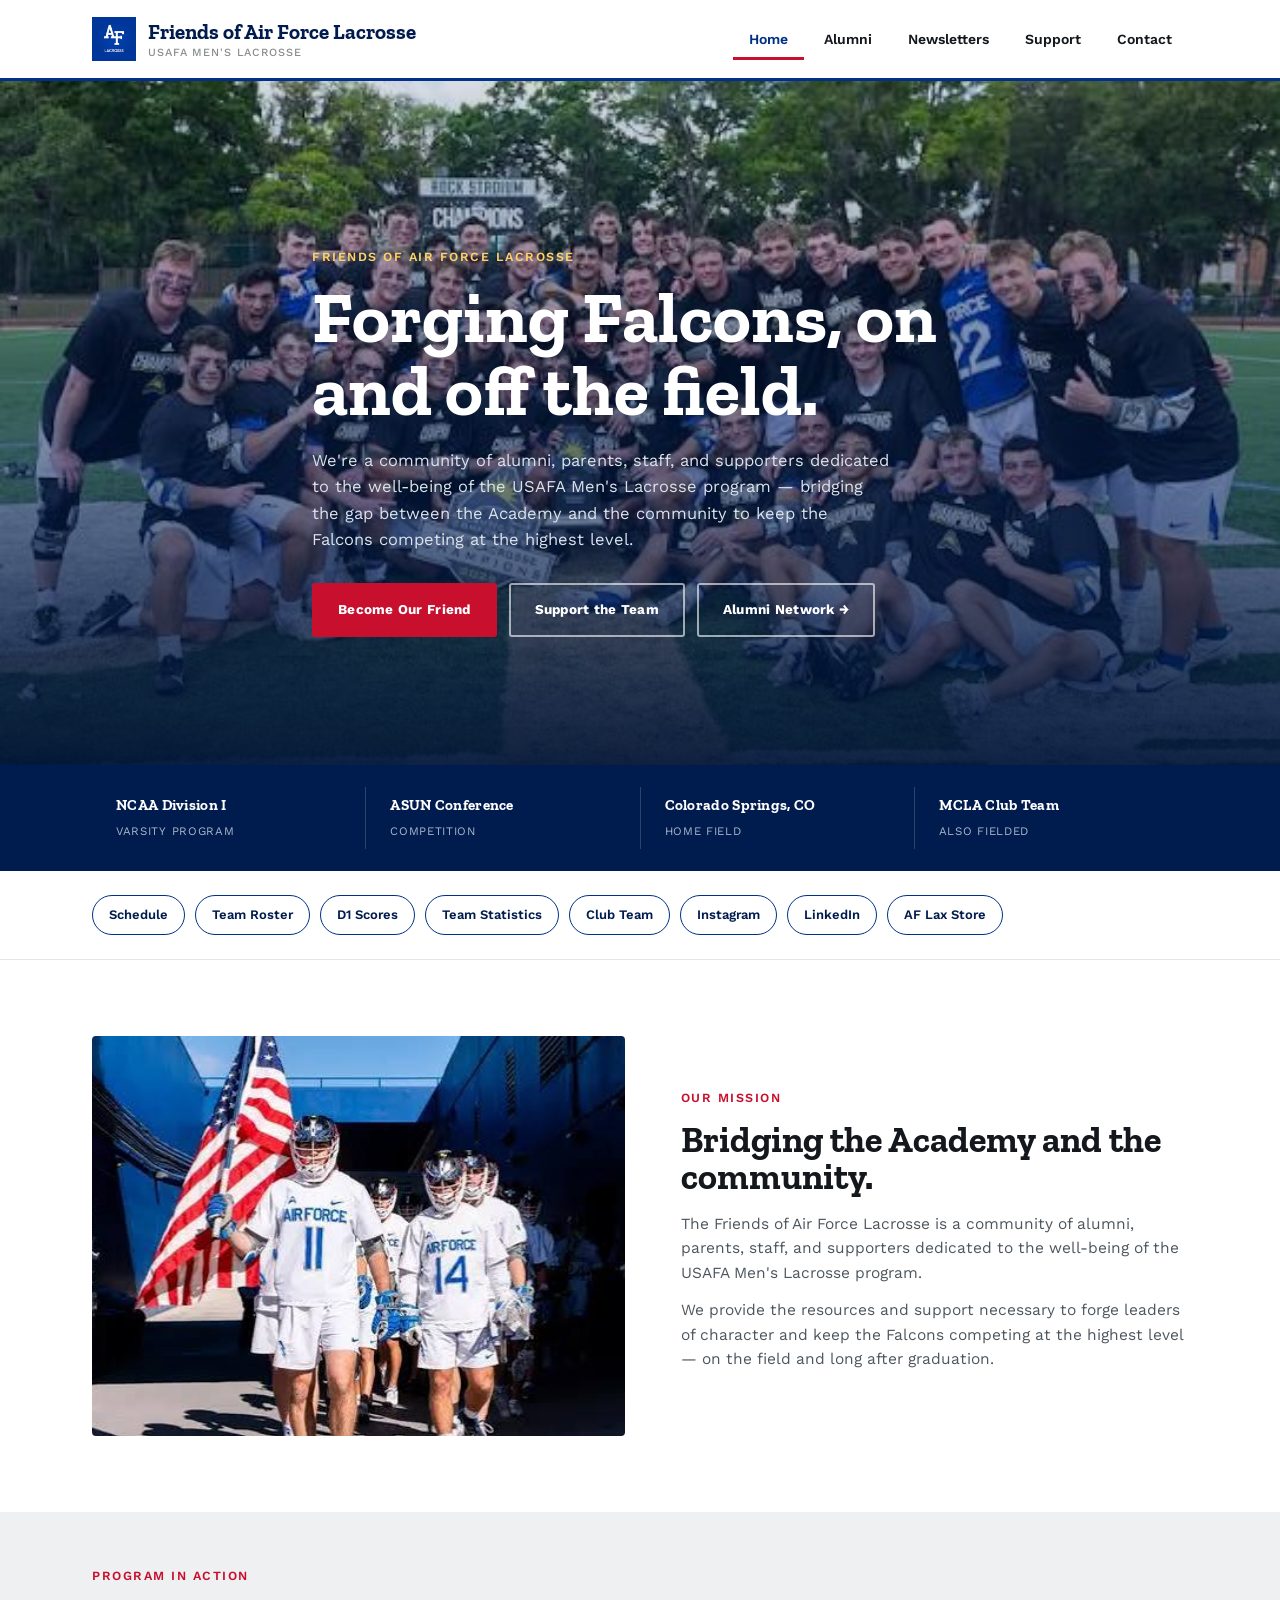
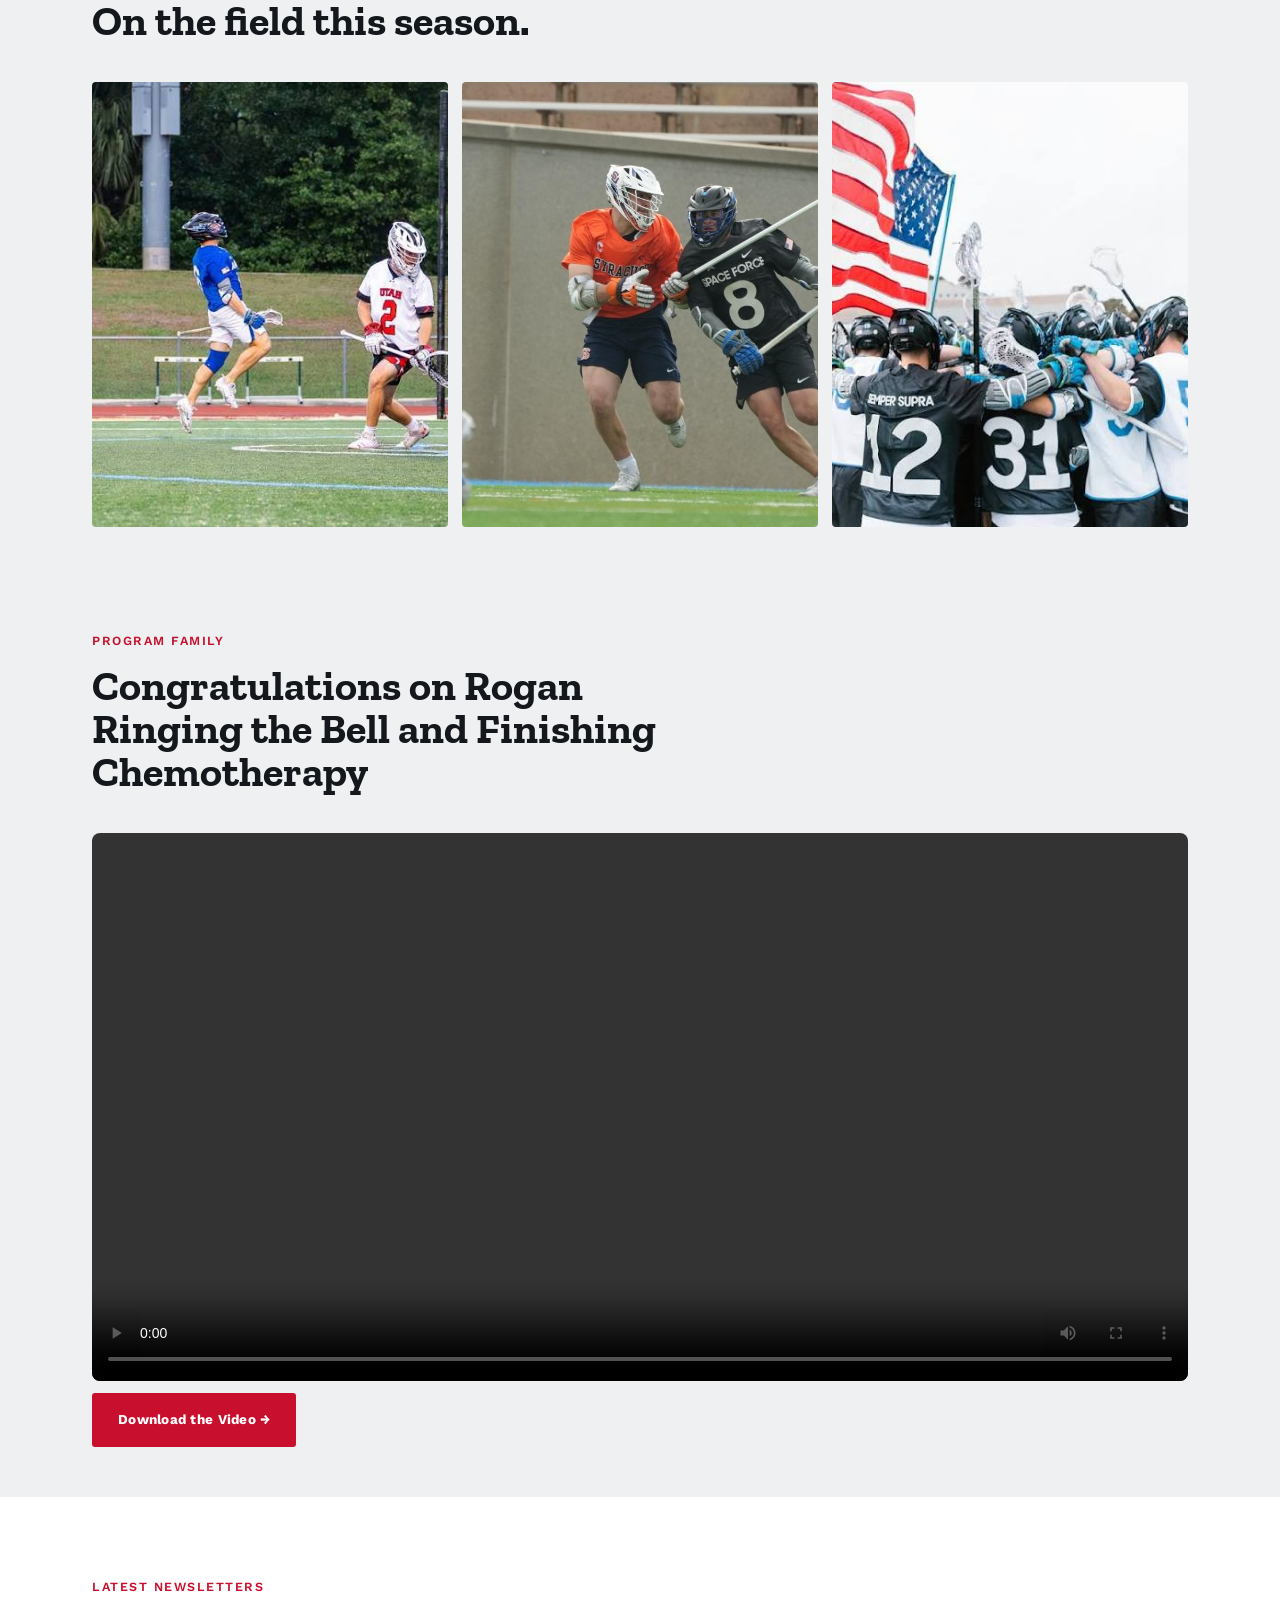
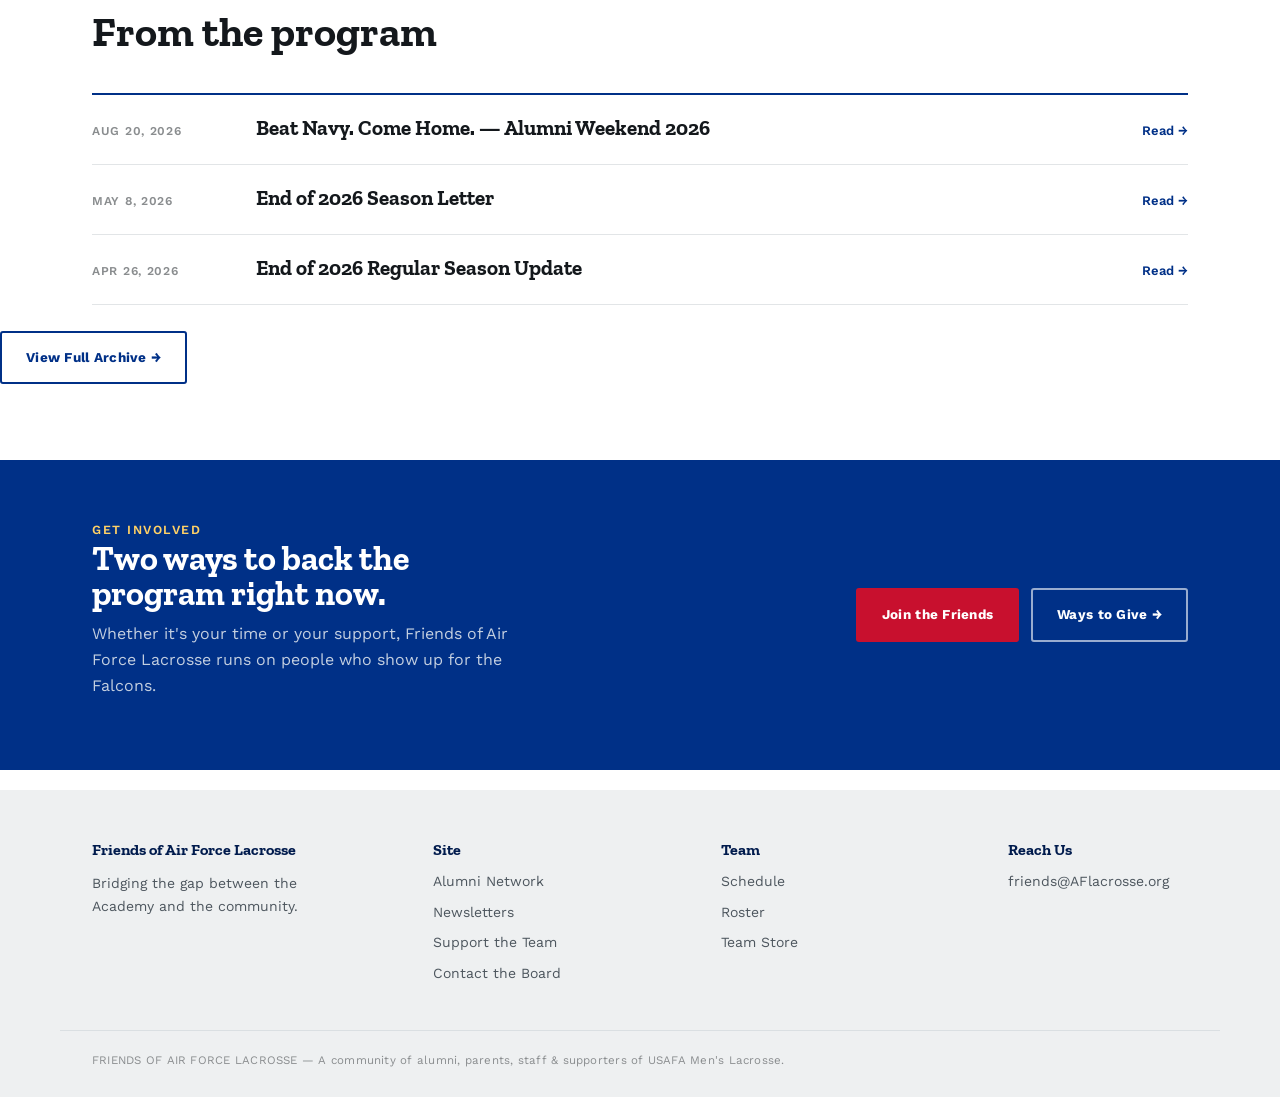
==== index.html @ c2a61c40 "Update index.html" ====
<!DOCTYPE html>
<html lang="en">
<head>
<meta charset="UTF-8">
<meta name="viewport" content="width=device-width, initial-scale=1.0">
<title>Friends of Air Force Lacrosse</title>
<meta name="description" content="The Friends of Air Force Lacrosse is a community of alumni, parents, staff, and supporters dedicated to the USAFA Men's Lacrosse program.">
<meta property="og:image" content="https://aflacrosse.org/images/logo.png">
<meta property="og:title" content="Friends of Air Force Lacrosse">
<meta property="og:description" content="Connecting Air Force Lacrosse alumni through mentorship, networking, and team support.">
<meta property="og:url" content="https://aflacrosse.org">
<link rel="icon" type="image/png" href="https://aflacrosse.org/images/logo.png">
<link rel="stylesheet" href="styles.css">
</head>
<body>

<header class="site-header">
  <div class="wrap">
    <a class="brand" href="index.html">
      <img src="images/logo.png" alt="" class="logo-mark" onerror="this.style.display='none'">
      <span class="brand-stack">Friends of Air Force Lacrosse<span>USAFA Men's Lacrosse</span></span>
    </a>
    <nav class="primary-nav">
      <ul>
        <li><a href="index.html" class="active">Home</a></li>
        <li><a href="alumni.html">Alumni</a></li>
        <li><a href="newsletters.html">Newsletters</a></li>
        <li><a href="support.html">Support</a></li>
        <li><a href="contact.html">Contact</a></li>
      </ul>
    </nav>
  </div>
</header>

<section class="hero photo-slot" style="background-image:url('images/hero-action.jpg')">
  <div class="wrap">
    <div class="eyebrow">Friends of Air Force Lacrosse</div>
    <h1>Forging Falcons, on and off the field.</h1>
    <p class="lede">We're a community of alumni, parents, staff, and supporters dedicated to the well-being of the USAFA Men's Lacrosse program &mdash; bridging the gap between the Academy and the community to keep the Falcons competing at the highest level.</p>
    <div class="cta-row">
      <a class="btn btn-red" href="https://docs.google.com/forms/d/e/1FAIpQLSfqk5oxL9khqqcgLs_s6Z6rFY_RVcTEDiwqAPutmDB-NyzFqg/viewform?usp=publish-editor" target="_blank" rel="noopener">Become Our Friend</a>
      <a class="btn btn-outline-white" href="https://goairforcefalcons.evenue.net/give/LX" target="_blank" rel="noopener">Support the Team</a>
      <a class="btn btn-outline-white" href="alumni.html">Alumni Network &rarr;</a>
    </div>
  </div>
</section>

<div class="fact-strip">
  <div class="wrap">
    <div class="fact"><b>NCAA Division I</b><span>Varsity Program</span></div>
    <div class="fact"><b>ASUN Conference</b><span>Competition</span></div>
    <div class="fact"><b>Colorado Springs, CO</b><span>Home Field</span></div>
    <div class="fact"><b>MCLA Club Team</b><span>Also Fielded</span></div>
  </div>
</div>

<div class="quicklinks">
  <div class="wrap">
    <a class="chip" href="https://goairforcefalcons.com/sports/mens-lacrosse/schedule" target="_blank" rel="noopener">Schedule</a>
    <a class="chip" href="https://goairforcefalcons.com/sports/mens-lacrosse/roster" target="_blank" rel="noopener">Team Roster</a>
    <a class="chip" href="https://www.insidelacrosse.com/ncaa/m/1/2026/scores?autoload=1" target="_blank" rel="noopener">D1 Scores</a>
    <a class="chip" href="https://www.insidelacrosse.com/ncaa/team/Air%20Force/255b771c-e18d-42e3-90f5-fdf420099e22/2026/stats" target="_blank" rel="noopener">Team Statistics</a>
    <a class="chip" href="https://mcla.us/teams/air-force-academy/2026/roster" target="_blank" rel="noopener">Club Team</a>
    <a class="chip" href="https://www.instagram.com/af_lax/" target="_blank" rel="noopener">Instagram</a>
    <a class="chip" href="https://www.linkedin.com/school/us-air-force-academy/" target="_blank" rel="noopener">LinkedIn</a>
    <a class="chip" href="https://bsnteamsports.com/shop/UnHAkoJujR" target="_blank" rel="noopener">AF Lax Store</a>
  </div>
</div>

<section>
  <div class="wrap">
    <div class="split">
      <div class="split-photo photo-slot" style="background-image:url('images/mission-photo.jpg')">
      </div>
      <div class="split-text">
        <span class="eyebrow">Our Mission</span>
        <h2>Bridging the Academy and the community.</h2>
        <p>The Friends of Air Force Lacrosse is a community of alumni, parents, staff, and supporters dedicated to the well-being of the USAFA Men's Lacrosse program.</p>
        <p>We provide the resources and support necessary to forge leaders of character and keep the Falcons competing at the highest level &mdash; on the field and long after graduation.</p>
      </div>
    </div>
  </div>
</section>

<section class="bg-tint tight">
  <div class="wrap">
    <div class="section-head">
      <span class="eyebrow">Program in Action</span>
      <h2>On the field this season.</h2>
    </div>
    <div class="photo-grid">
      <div class="photo-slot" style="background-image:url('images/on-field-1.jpg')"></div>
      <div class="photo-slot" style="background-image:url('images/on-field-2.jpg')"></div>
      <div class="photo-slot" style="background-image:url('images/on-field-3.jpg')"></div>
    </div>
  </div>
</section>

<section class="bg-tint tight">
  <div class="wrap">
    <div class="section-head">
      <span class="eyebrow">Program Family</span>
      <h2><span class="badge">Congratulations</span> on Rogan Ringing the Bell and Finishing Chemotherapy</h2>
    </div>
    <video controls width="100%" style="border-radius:8px; display:block; margin-bottom:12px;">
      <source src="images/rogan-bell.mp4" type="video/mp4">
    </video>
    <a class="btn btn-red" href="images/rogan-bell.mp4" download>Download the Video &rarr;</a>
  </div>
</section>

<section>
  <div class="wrap">
    <div class="section-head">
      <span class="eyebrow">Latest Newsletters</span>
      <h2>From the program</h2>
    </div>
<div class="news-list">
  <a class="news-row" href="images/beat-navy-2026.jpg" target="_blank" rel="noopener">
    <span class="date">Aug 20, 2026</span>
    <h3>Beat Navy. Come Home. — Alumni Weekend 2026</h3>
    <span class="read">Read &rarr;</span>
  </a>
  <a class="news-row" href="https://drive.google.com/file/d/1IxhpGmSDKoy17XqAyluFEShGjcj-qN9X/view?usp=drive_link" target="_blank" rel="noopener">
    <span class="date">May 8, 2026</span>
    <h3>End of 2026 Season Letter</h3>
    <span class="read">Read &rarr;</span>
  </a>
  <a class="news-row" href="https://drive.google.com/file/d/1NH4AgSZ6okKhoS6UtkjfUMsitQqQKSIX/view" target="_blank" rel="noopener">
    <span class="date">Apr 26, 2026</span>
    <h3>End of 2026 Regular Season Update</h3>
    <span class="read">Read &rarr;</span>
  </a>
</div>
    </div>
    <div style="margin-top:26px;">
      <a class="btn btn-outline-blue" href="newsletters.html">View Full Archive &rarr;</a>
    </div>
  </div>
</section>

<div class="callout-band">
  <div class="wrap">
    <div>
      <span class="eyebrow" style="color:#ffd166;">Get Involved</span>
      <h2>Two ways to back the program right now.</h2>
      <p>Whether it's your time or your support, Friends of Air Force Lacrosse runs on people who show up for the Falcons.</p>
    </div>
    <div class="cta-row">
      <a class="btn btn-red" href="https://docs.google.com/forms/d/e/1FAIpQLSfqk5oxL9khqqcgLs_s6Z6rFY_RVcTEDiwqAPutmDB-NyzFqg/viewform?usp=publish-editor" target="_blank" rel="noopener">Join the Friends</a>
      <a class="btn btn-outline-white" href="support.html">Ways to Give &rarr;</a>
    </div>
  </div>
</div>

<footer>
  <div class="wrap">
    <div class="col">
      <h3>Friends of Air Force Lacrosse</h3>
      <p style="font-size:14px; color:var(--ink-soft); max-width:26ch;">Bridging the gap between the Academy and the community.</p>
    </div>
    <div class="col">
      <h3>Site</h3>
      <a href="alumni.html">Alumni Network</a>
      <a href="newsletters.html">Newsletters</a>
      <a href="support.html">Support the Team</a>
      <a href="contact.html">Contact the Board</a>
    </div>
    <div class="col">
      <h3>Team</h3>
      <a href="https://goairforcefalcons.com/sports/mens-lacrosse/schedule" target="_blank" rel="noopener">Schedule</a>
      <a href="https://goairforcefalcons.com/sports/mens-lacrosse/roster" target="_blank" rel="noopener">Roster</a>
      <a href="https://bsnteamsports.com/shop/UnHAkoJujR" target="_blank" rel="noopener">Team Store</a>
    </div>
    <div class="col">
      <h3>Reach Us</h3>
      <a href="mailto:friends@AFlacrosse.org">friends@AFlacrosse.org</a>
    </div>
  </div>
  <div class="wrap foot-legal">FRIENDS OF AIR FORCE LACROSSE &mdash; A community of alumni, parents, staff &amp; supporters of USAFA Men's Lacrosse.</div>
</footer>

</body>
</html>
---- styles.css ----
/* ============================================================
   FRIENDS OF AIR FORCE LACROSSE — v2
   Real Falcons brand colors: Blue #003087 / Silver #8A8D8F
   Direction: photo-led editorial, heritage sports-program feel.
   Signature: full-bleed photography + bold slab-serif overlay,
   in place of the previous illustrated instrument-panel look.
   ============================================================ */

@import url('https://fonts.googleapis.com/css2?family=Zilla+Slab:wght@500;700;900&family=Work+Sans:wght@400;500;600;700&display=swap');

:root {
  --blue: #003087;
  --blue-deep: #001b4d;
  --silver: #8a8d8f;
  --silver-light: #eef0f1;
  --paper: #ffffff;
  --red: #c8102e;
  --ink: #14181c;
  --ink-soft: #4d565e;

  --display: 'Zilla Slab', serif;
  --body: 'Work Sans', sans-serif;

  --max: 1160px;
}

* { box-sizing: border-box; }
html { scroll-behavior: smooth; }
body {
  margin: 0;
  font-family: var(--body);
  color: var(--ink);
  background: var(--paper);
  line-height: 1.6;
}
a { color: inherit; text-decoration: none; }
img { max-width: 100%; display: block; }
.wrap { max-width: var(--max); margin: 0 auto; padding: 0 32px; }

h1, h2, h3 {
  font-family: var(--display);
  font-weight: 900;
  line-height: 1.02;
  margin: 0;
}

.eyebrow {
  font-family: var(--body);
  font-weight: 600;
  font-size: 12.5px;
  letter-spacing: 0.12em;
  text-transform: uppercase;
  color: var(--red);
}

/* ---------- photo slots ---------- */
/* Set the real photo like:
   <div class="photo-slot" style="background-image:url('images/hero-action.jpg')"> ... </div>
   The diagonal stripe fallback only shows until a real photo is added. */
.photo-slot {
  position: relative;
  background-repeat: no-repeat;
  background-size: cover;
  background-position: center;
  background-color: var(--silver-light);
  background-image: repeating-linear-gradient(135deg, #e4e7e9, #e4e7e9 14px, #eef0f1 14px, #eef0f1 28px);
}
.slot-tag {
  position: absolute;
  left: 14px;
  bottom: 14px;
  background: rgba(0,27,77,0.78);
  color: #fff;
  font-size: 11px;
  font-weight: 500;
  letter-spacing: 0.03em;
  padding: 5px 10px;
  border-radius: 3px;
  pointer-events: none;
}

/* ---------- header ---------- */
.site-header {
  background: var(--paper);
  border-bottom: 3px solid var(--blue);
  position: sticky;
  top: 0;
  z-index: 40;
}
.site-header .wrap {
  display: flex;
  align-items: center;
  justify-content: space-between;
  height: 78px;
}
.brand {
  display: flex;
  align-items: center;
  gap: 12px;
  color: var(--blue-deep);
}
.logo-mark { height: 44px; width: auto; display: block; }
.brand-stack {
  font-family: var(--display);
  font-weight: 900;
  font-size: 21px;
  display: flex;
  flex-direction: column;
  line-height: 1;
}
.brand-stack span {
  font-family: var(--body);
  font-weight: 500;
  font-size: 11px;
  color: var(--silver);
  letter-spacing: 0.08em;
  text-transform: uppercase;
  margin-top: 5px;
}
nav.primary-nav ul {
  list-style: none;
  display: flex;
  gap: 4px;
  margin: 0;
  padding: 0;
}
nav.primary-nav a {
  font-family: var(--body);
  font-weight: 600;
  font-size: 14px;
  color: var(--ink);
  padding: 10px 16px;
  border-bottom: 3px solid transparent;
  transition: color .15s ease, border-color .15s ease;
}
nav.primary-nav a:hover,
nav.primary-nav a.active {
  color: var(--blue);
  border-color: var(--red);
}
@media (max-width: 760px) {
  nav.primary-nav a { padding: 8px 9px; font-size: 12.5px; }
}
@media (max-width: 620px) {
  .site-header .wrap { flex-wrap: wrap; height: auto; padding: 16px 22px; gap: 10px; }
  nav.primary-nav ul { flex-wrap: wrap; }
}

/* ---------- hero (full-bleed photo poster) ---------- */
.hero {
  position: relative;
  min-height: 560px;
  display: flex;
  align-items: flex-end;
  color: #fff;
}
.hero::after {
  content: "";
  position: absolute; inset: 0;
  background: linear-gradient(180deg, rgba(0,27,77,0.15) 0%, rgba(0,27,77,0.55) 60%, rgba(0,20,55,0.92) 100%);
}
.hero .wrap { position: relative; z-index: 2; padding-bottom: 52px; padding-top: 90px; }
.hero .eyebrow { color: #ffd166; }
.hero h1 {
  font-size: clamp(38px, 6.2vw, 72px);
  max-width: 16ch;
  color: #fff;
  margin-top: 14px;
}
.hero .lede {
  font-family: var(--body);
  font-weight: 400;
  font-size: 16.5px;
  color: #dbe2ea;
  max-width: 58ch;
  margin: 20px 0 30px;
}
.hero.short { min-height: 380px; }

.cta-row { display: flex; flex-wrap: wrap; gap: 12px; }
.btn {
  font-family: var(--body);
  font-weight: 700;
  font-size: 13.5px;
  letter-spacing: 0.02em;
  padding: 14px 24px;
  border-radius: 3px;
  display: inline-flex;
  align-items: center;
  gap: 8px;
  border: 2px solid transparent;
  transition: transform .15s ease, background .15s ease, border-color .15s ease, color .15s ease;
}
.btn:hover { transform: translateY(-1px); }
.btn-red { background: var(--red); color: #fff; }
.btn-red:hover { background: #a80c24; }
.btn-outline-white { border-color: rgba(255,255,255,0.6); color: #fff; }
.btn-outline-white:hover { border-color: #fff; background: rgba(255,255,255,0.1); }
.btn-blue { background: var(--blue); color: #fff; }
.btn-blue:hover { background: var(--blue-deep); }
.btn-outline-blue { border-color: var(--blue); color: var(--blue); }
.btn-outline-blue:hover { background: var(--blue); color: #fff; }

/* ---------- fact strip ---------- */
.fact-strip { background: var(--blue-deep); color: #fff; }
.fact-strip .wrap {
  display: flex;
  flex-wrap: wrap;
  gap: 0;
  padding: 22px 32px;
}
.fact { flex: 1; min-width: 160px; padding: 6px 24px; border-left: 1px solid rgba(255,255,255,0.18); }
.fact:first-child { border-left: none; }
.fact b {
  display: block;
  font-family: var(--display);
  font-weight: 700;
  font-size: 15px;
  letter-spacing: 0.02em;
}
.fact span {
  font-size: 11.5px;
  color: #a9b6cc;
  letter-spacing: 0.06em;
  text-transform: uppercase;
}
@media (max-width: 700px) { .fact { border-left: none; flex: 1 1 45%; } }

/* ---------- sections ---------- */
section { padding: 76px 0; }
section.tight { padding: 50px 0; }
.section-head { margin-bottom: 40px; max-width: 62ch; }
.section-head h2 { font-size: clamp(28px, 4vw, 42px); margin-top: 12px; }
.section-head p { color: var(--ink-soft); margin-top: 14px; font-size: 15.5px; }
.bg-tint { background: var(--silver-light); }

/* ---------- editorial split (photo + text) ---------- */
.split {
  display: grid;
  grid-template-columns: 1.05fr 1fr;
  gap: 56px;
  align-items: center;
}
.split.reverse { grid-template-columns: 1fr 1.05fr; }
.split.reverse .split-photo { order: 2; }
.split-photo { aspect-ratio: 4/3; border-radius: 4px; overflow: hidden; }
.split-text .eyebrow { margin-bottom: 14px; display:block; }
.split-text h2 { font-size: clamp(26px, 3.4vw, 36px); margin-bottom: 16px; }
.split-text p { color: var(--ink-soft); font-size: 15.5px; margin: 0 0 12px; }
@media (max-width: 820px) {
  .split, .split.reverse { grid-template-columns: 1fr; }
  .split.reverse .split-photo { order: 0; }
}

/* ---------- photo grid ---------- */
.photo-grid { display: grid; grid-template-columns: repeat(3, 1fr); gap: 14px; }
.photo-grid .photo-slot { aspect-ratio: 4/5; border-radius: 4px; }
@media (max-width: 760px) { .photo-grid { grid-template-columns: 1fr 1fr; } }

/* ---------- newsletters (masthead list, not cards) ---------- */
.news-list { border-top: 2px solid var(--blue); }
.news-row {
  display: flex;
  align-items: baseline;
  gap: 24px;
  padding: 22px 0;
  border-bottom: 1px solid #e2e5e7;
  transition: background .15s ease;
}
.news-row:hover { background: var(--silver-light); }
.news-row .date {
  font-family: var(--body);
  font-weight: 600;
  font-size: 12px;
  letter-spacing: 0.06em;
  text-transform: uppercase;
  color: var(--silver);
  width: 140px;
  flex-shrink: 0;
}
.news-row h3 {
  font-family: var(--display);
  font-weight: 700;
  font-size: 21px;
  flex: 1;
}
.news-row .badge {
  font-family: var(--body);
  font-weight: 700;
  font-size: 10.5px;
  letter-spacing: 0.08em;
  background: var(--red);
  color: #fff;
  padding: 3px 8px;
  border-radius: 3px;
  margin-right: 10px;
}
.news-row .read {
  font-family: var(--body);
  font-weight: 600;
  font-size: 13px;
  color: var(--blue);
  flex-shrink: 0;
}
@media (max-width: 620px) {
  .news-row { flex-wrap: wrap; }
  .news-row .date { width: auto; }
}

/* ---------- cards ---------- */
.grid-3 { display: grid; grid-template-columns: repeat(3, 1fr); gap: 20px; }
.grid-2 { display: grid; grid-template-columns: 1fr 1fr; gap: 20px; }
@media (max-width: 820px) { .grid-3, .grid-2 { grid-template-columns: 1fr; } }
.card {
  background: #fff;
  border: 1px solid #e2e5e7;
  border-radius: 4px;
  padding: 28px;
}
.card .num {
  font-family: var(--display);
  font-weight: 900;
  font-size: 26px;
  color: var(--silver);
}
.card h3 {
  font-family: var(--body);
  font-weight: 700;
  font-size: 18px;
  margin: 10px 0 8px;
}
.card p { color: var(--ink-soft); font-size: 15px; margin: 0; }

.era-card {
  background: var(--blue-deep);
  color: #fff;
  border-radius: 4px;
  padding: 26px 24px;
}
.era-card .years { font-family: var(--display); font-weight: 900; font-size: 26px; }
.era-card p { color: #b9c5d8; font-size: 14px; margin: 8px 0 0; }

/* ---------- quicklinks ---------- */
.quicklinks .wrap { display: flex; flex-wrap: wrap; gap: 10px; padding: 24px 32px; }
.quicklinks { border-bottom: 1px solid #e2e5e7; }
.chip {
  font-family: var(--body);
  font-weight: 600;
  font-size: 13px;
  color: var(--blue-deep);
  padding: 9px 16px;
  border: 1.5px solid var(--blue);
  border-radius: 999px;
  transition: background .15s ease, color .15s ease;
}
.chip:hover { background: var(--blue); color: #fff; }

/* ---------- callout band ---------- */
.callout-band { background: var(--blue); color: #fff; }
.callout-band .wrap {
  padding: 56px 32px;
  display: flex;
  align-items: center;
  justify-content: space-between;
  gap: 30px;
  flex-wrap: wrap;
}
.callout-band h2 { font-size: clamp(24px, 3.4vw, 34px); max-width: 20ch; }
.callout-band p { color: #c3cfe0; margin-top: 10px; max-width: 44ch; }

/* ---------- footer ---------- */
footer { background: var(--silver-light); padding: 52px 0 28px; margin-top: 20px; }
footer .wrap { display: flex; justify-content: space-between; flex-wrap: wrap; gap: 30px; }
footer h3 {
  font-family: var(--display);
  font-weight: 700;
  color: var(--blue-deep);
  font-size: 16px;
  margin-bottom: 12px;
}
footer .col { min-width: 180px; }
footer a { color: var(--ink-soft); font-size: 14px; display: block; margin-bottom: 8px; }
footer a:hover { color: var(--red); }
.foot-legal {
  font-family: var(--body);
  font-size: 11.5px;
  color: var(--silver);
  margin-top: 38px;
  padding-top: 20px;
  border-top: 1px solid #dadfe2;
  letter-spacing: 0.02em;
}

.form-note {
  font-family: var(--body);
  font-size: 13px;
  color: var(--ink-soft);
  border-left: 3px solid var(--red);
  padding-left: 14px;
  margin: 18px 0;
}

@media (max-width: 640px) {
  section { padding: 54px 0; }
  .callout-band .wrap { flex-direction: column; align-items: flex-start; }
}
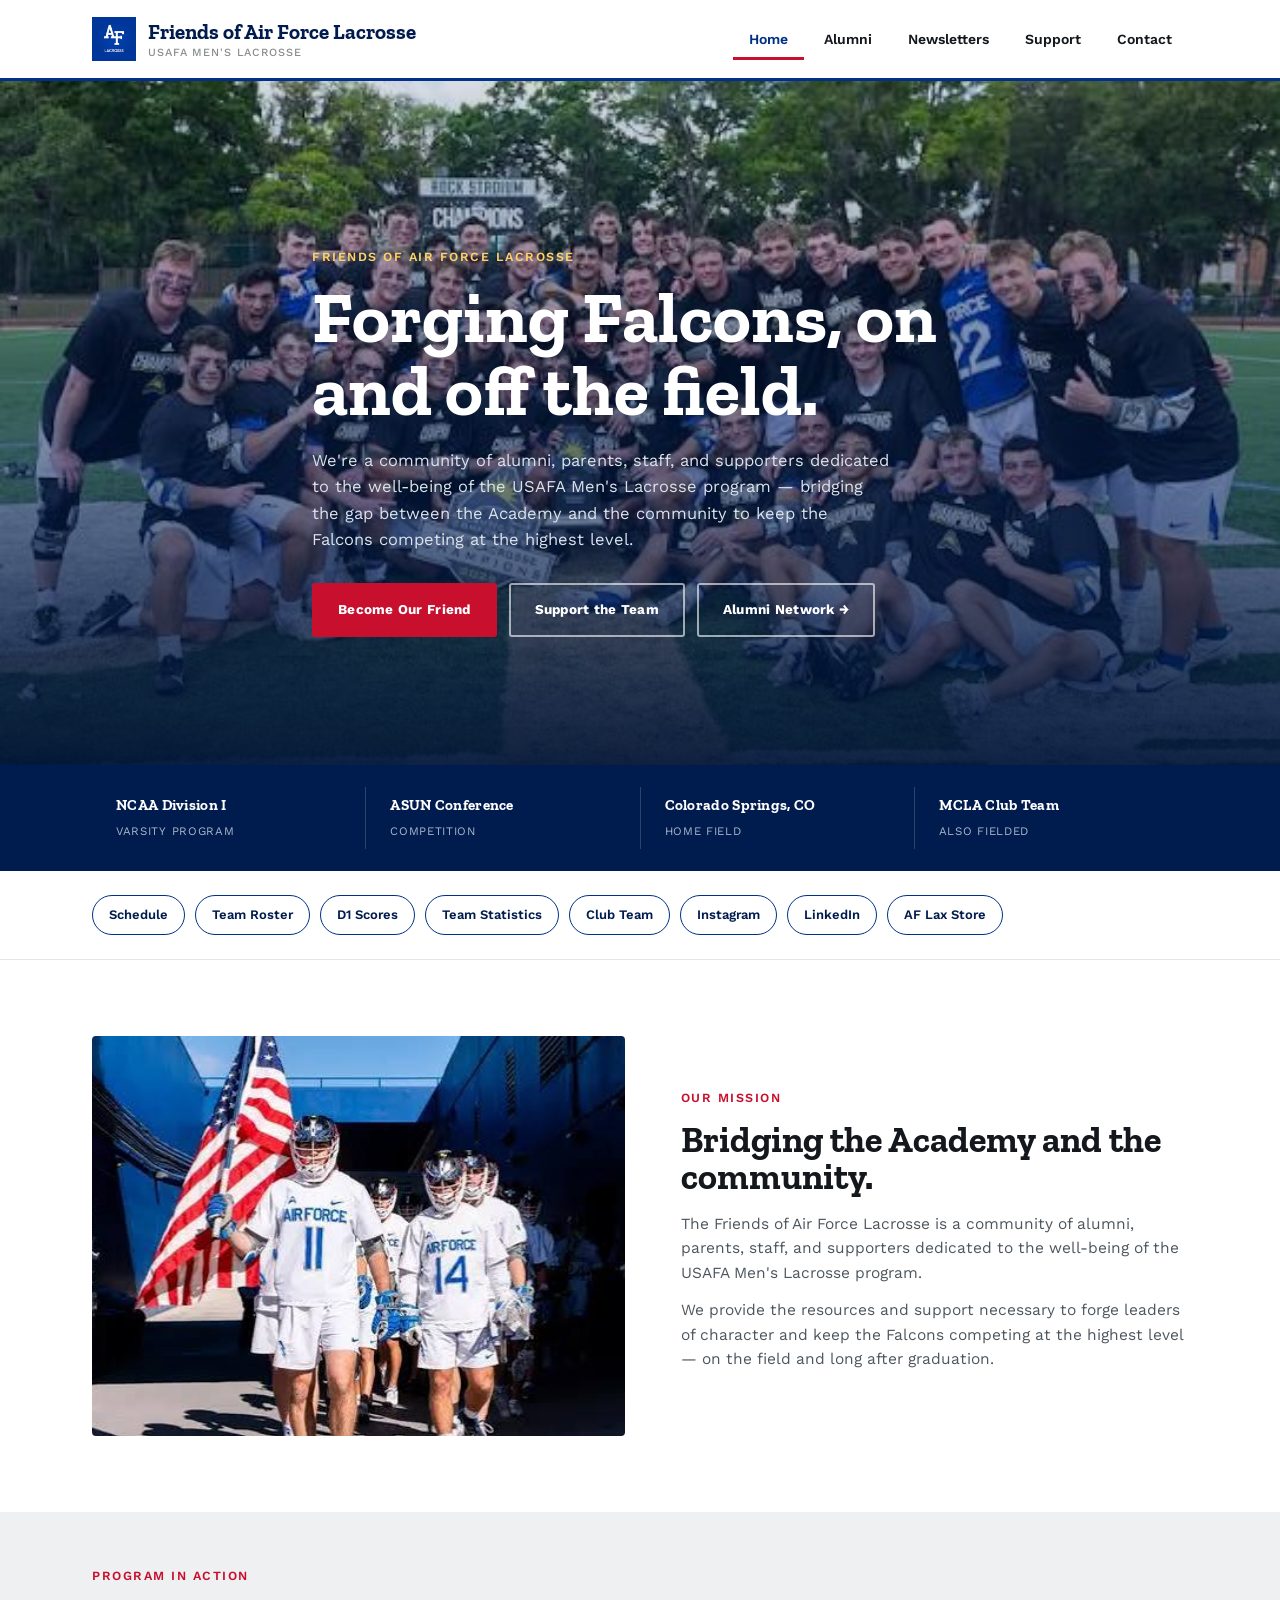
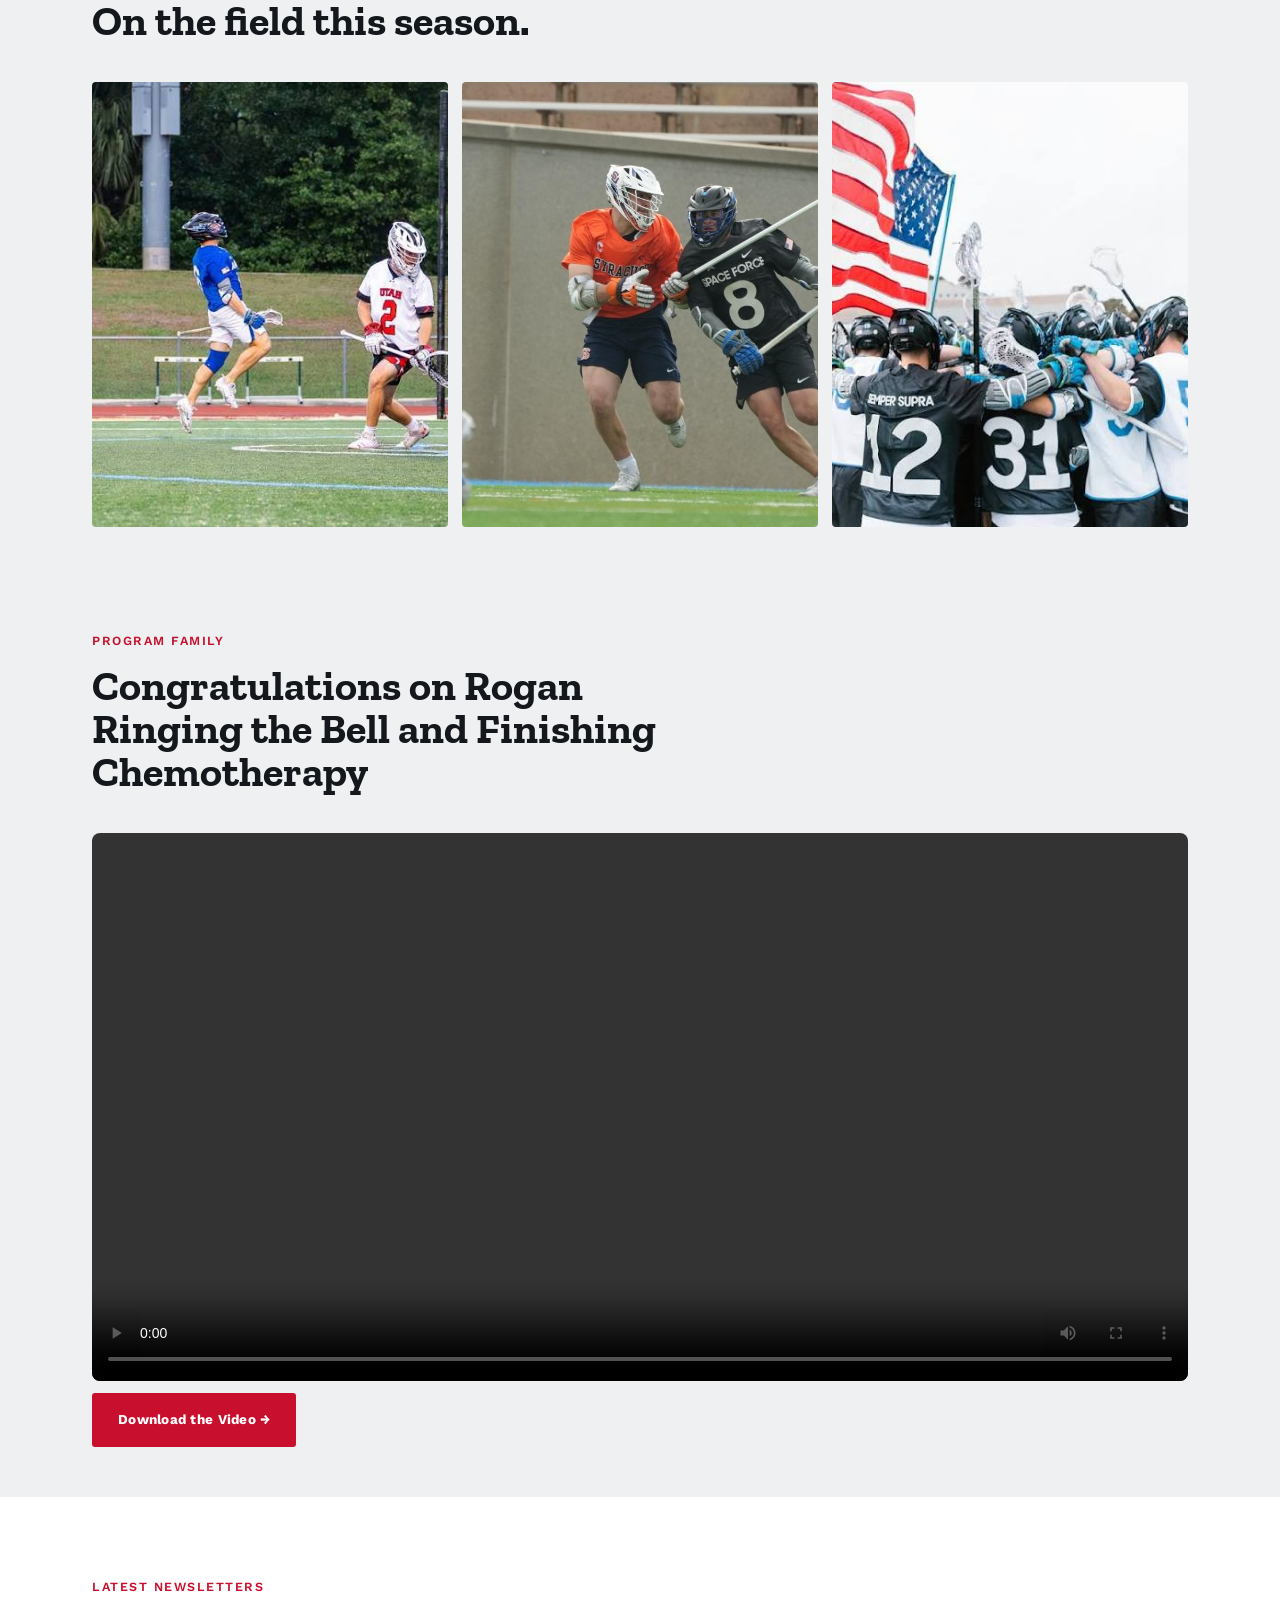
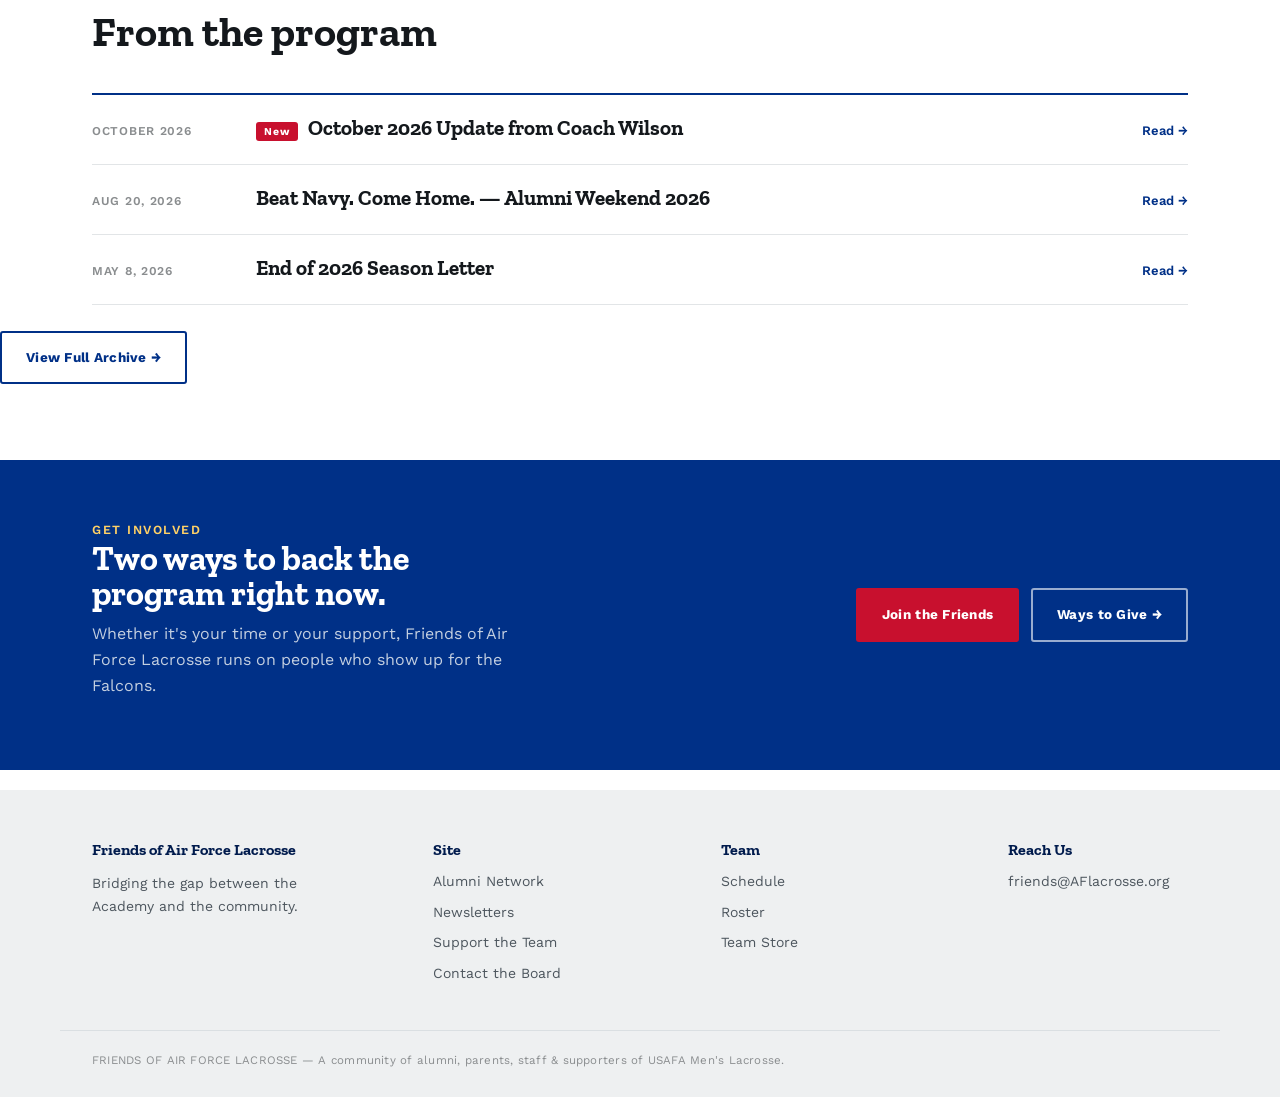
==== commit 60929b0e: "Update index.html" ====
--- a/index.html
+++ b/index.html
@@ -116,6 +116,11 @@
       <h2>From the program</h2>
     </div>
 <div class="news-list">
+  <a class="news-row" href="october-2026-update.pdf" target="_blank" rel="noopener">
+    <span class="date">October 2026</span>
+    <h3><span class="badge">New</span>October 2026 Update from Coach Wilson</h3>
+    <span class="read">Read &rarr;</span>
+  </a>
   <a class="news-row" href="images/beat-navy-2026.jpg" target="_blank" rel="noopener">
     <span class="date">Aug 20, 2026</span>
     <h3>Beat Navy. Come Home. — Alumni Weekend 2026</h3>
@@ -124,11 +129,6 @@
   <a class="news-row" href="https://drive.google.com/file/d/1IxhpGmSDKoy17XqAyluFEShGjcj-qN9X/view?usp=drive_link" target="_blank" rel="noopener">
     <span class="date">May 8, 2026</span>
     <h3>End of 2026 Season Letter</h3>
-    <span class="read">Read &rarr;</span>
-  </a>
-  <a class="news-row" href="https://drive.google.com/file/d/1NH4AgSZ6okKhoS6UtkjfUMsitQqQKSIX/view" target="_blank" rel="noopener">
-    <span class="date">Apr 26, 2026</span>
-    <h3>End of 2026 Regular Season Update</h3>
     <span class="read">Read &rarr;</span>
   </a>
 </div>
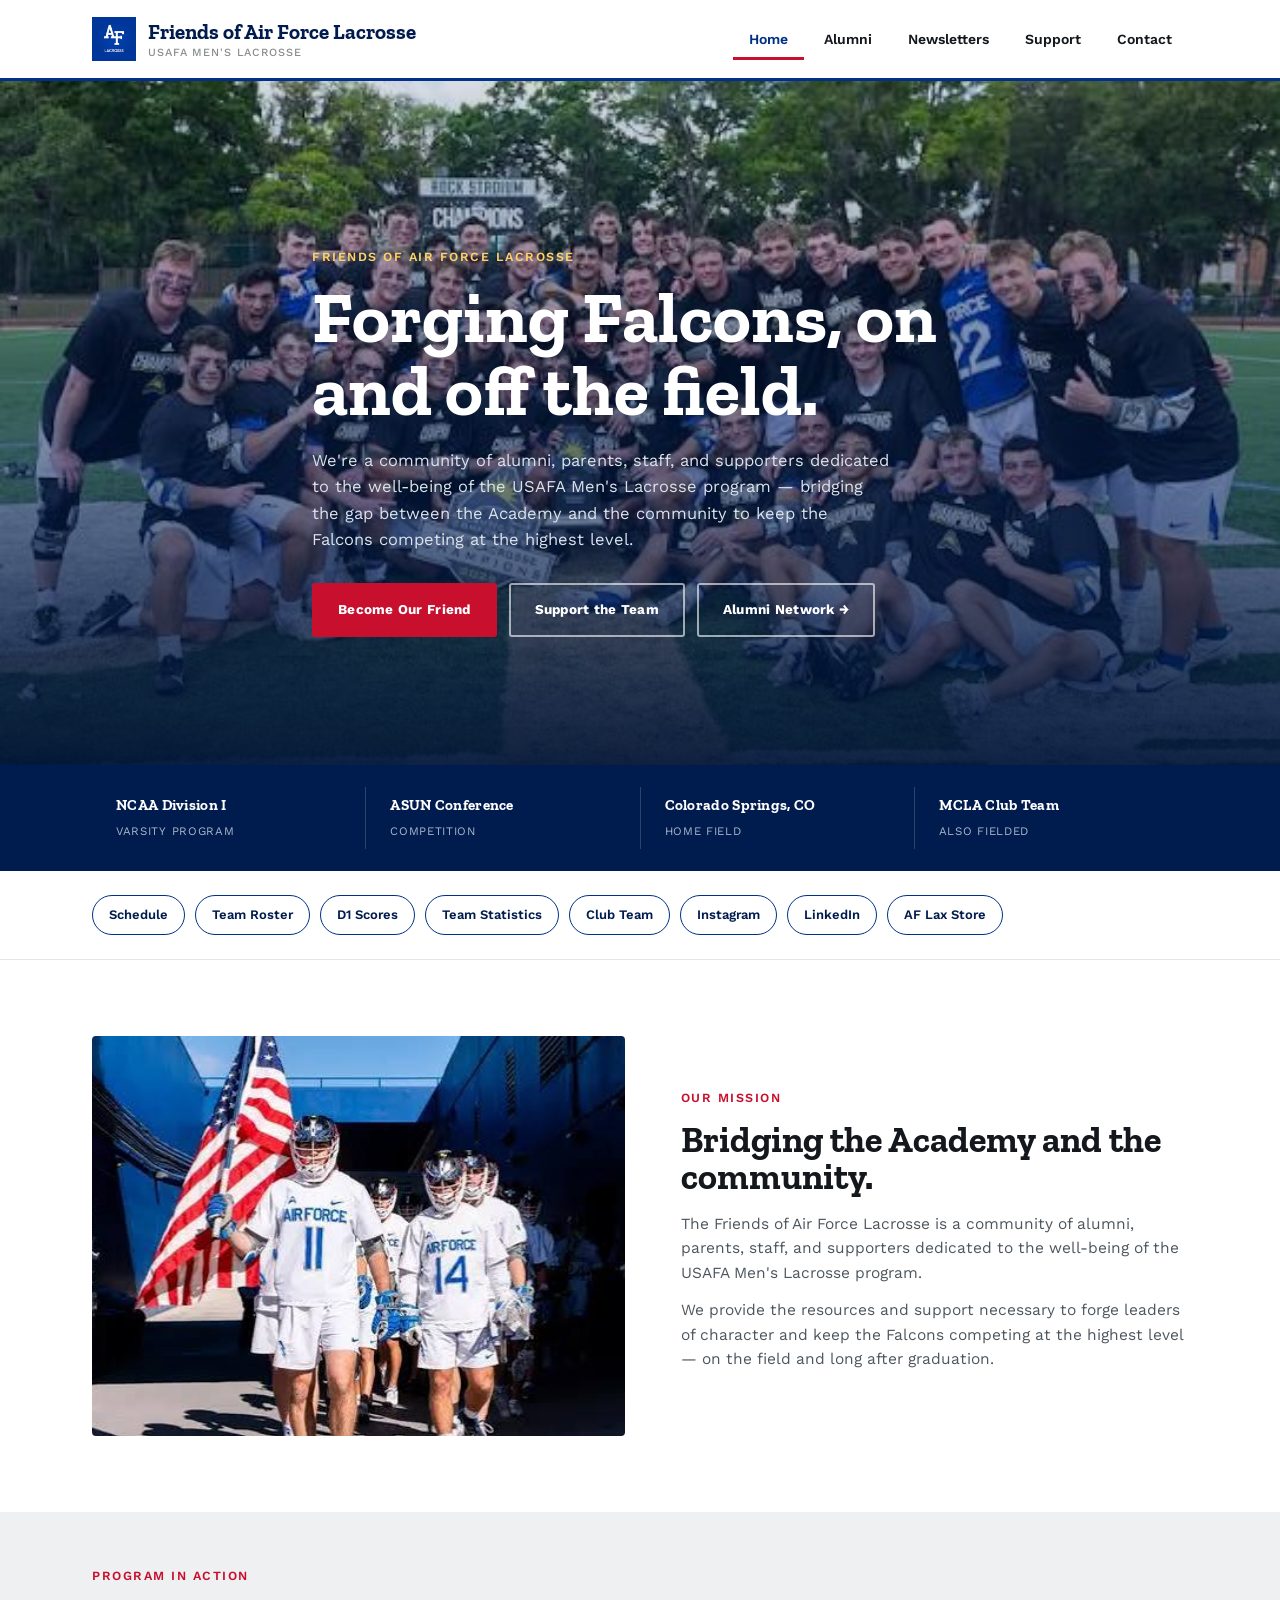
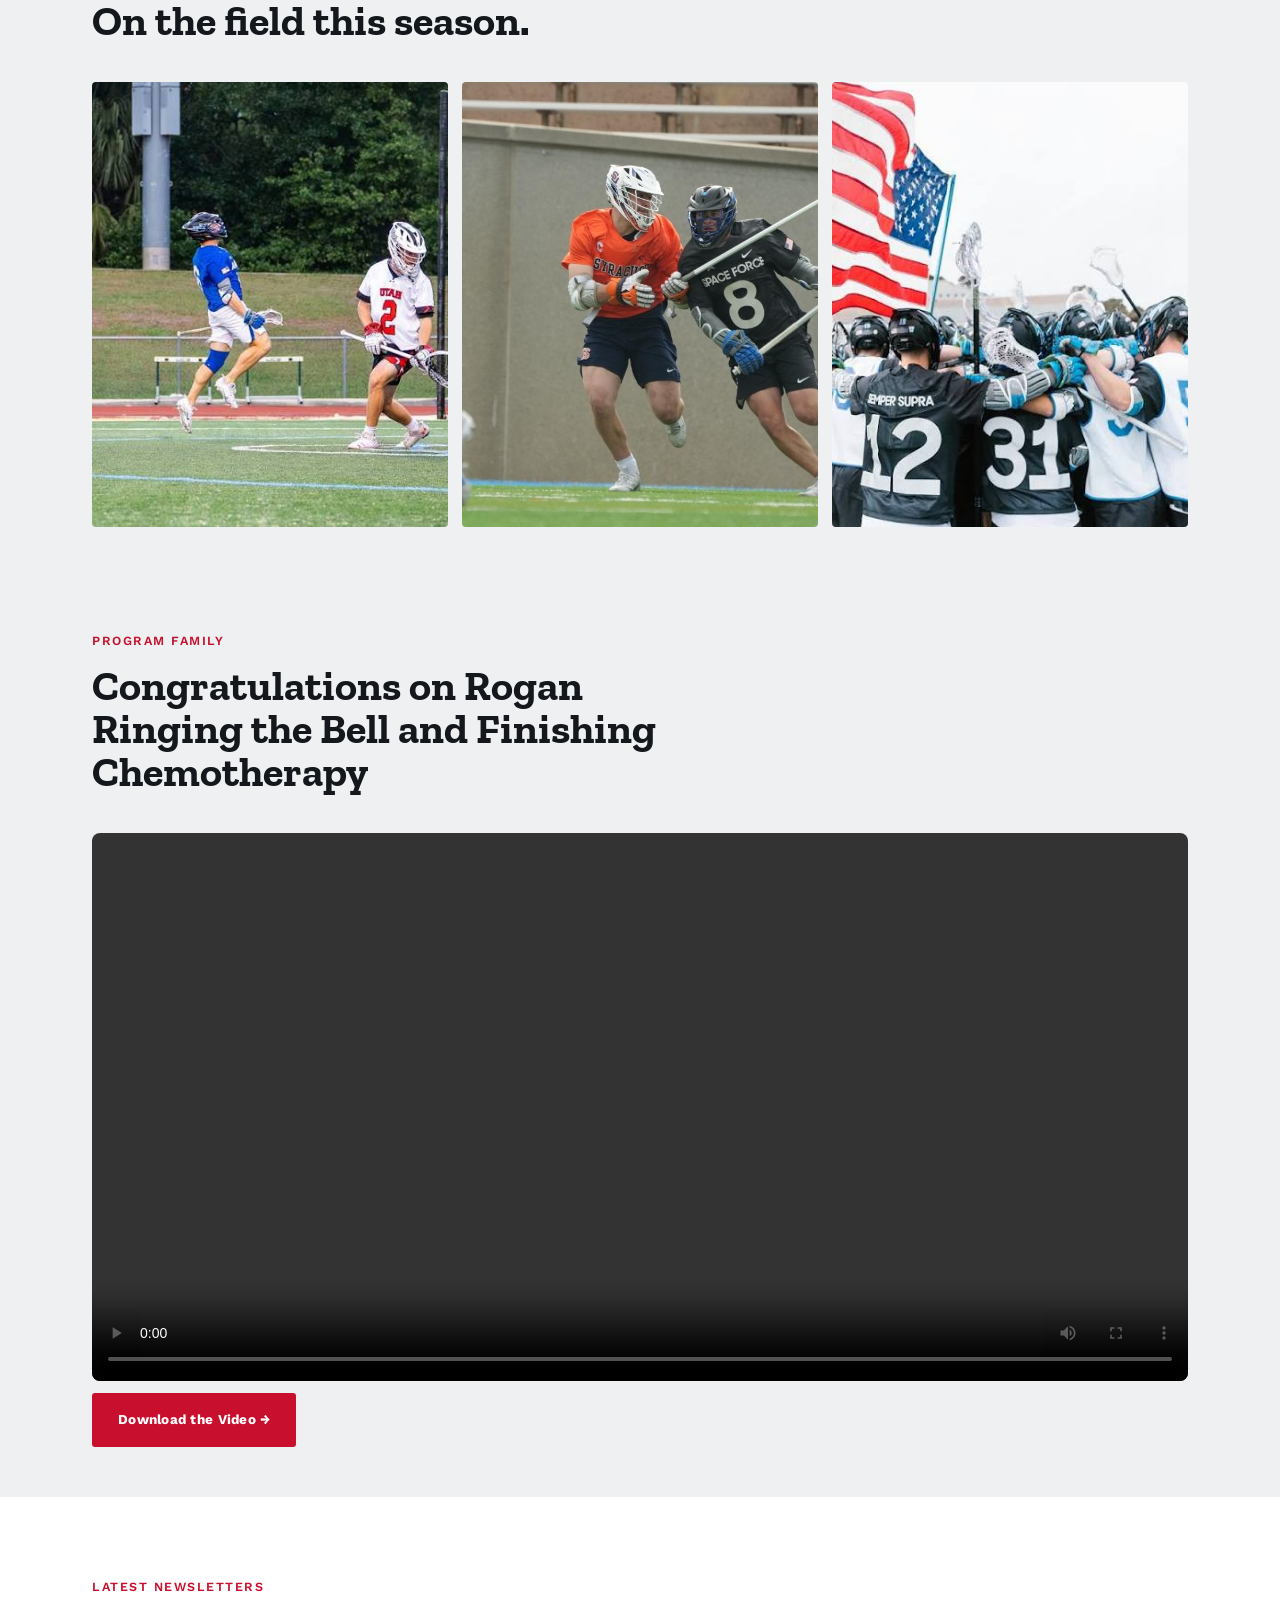
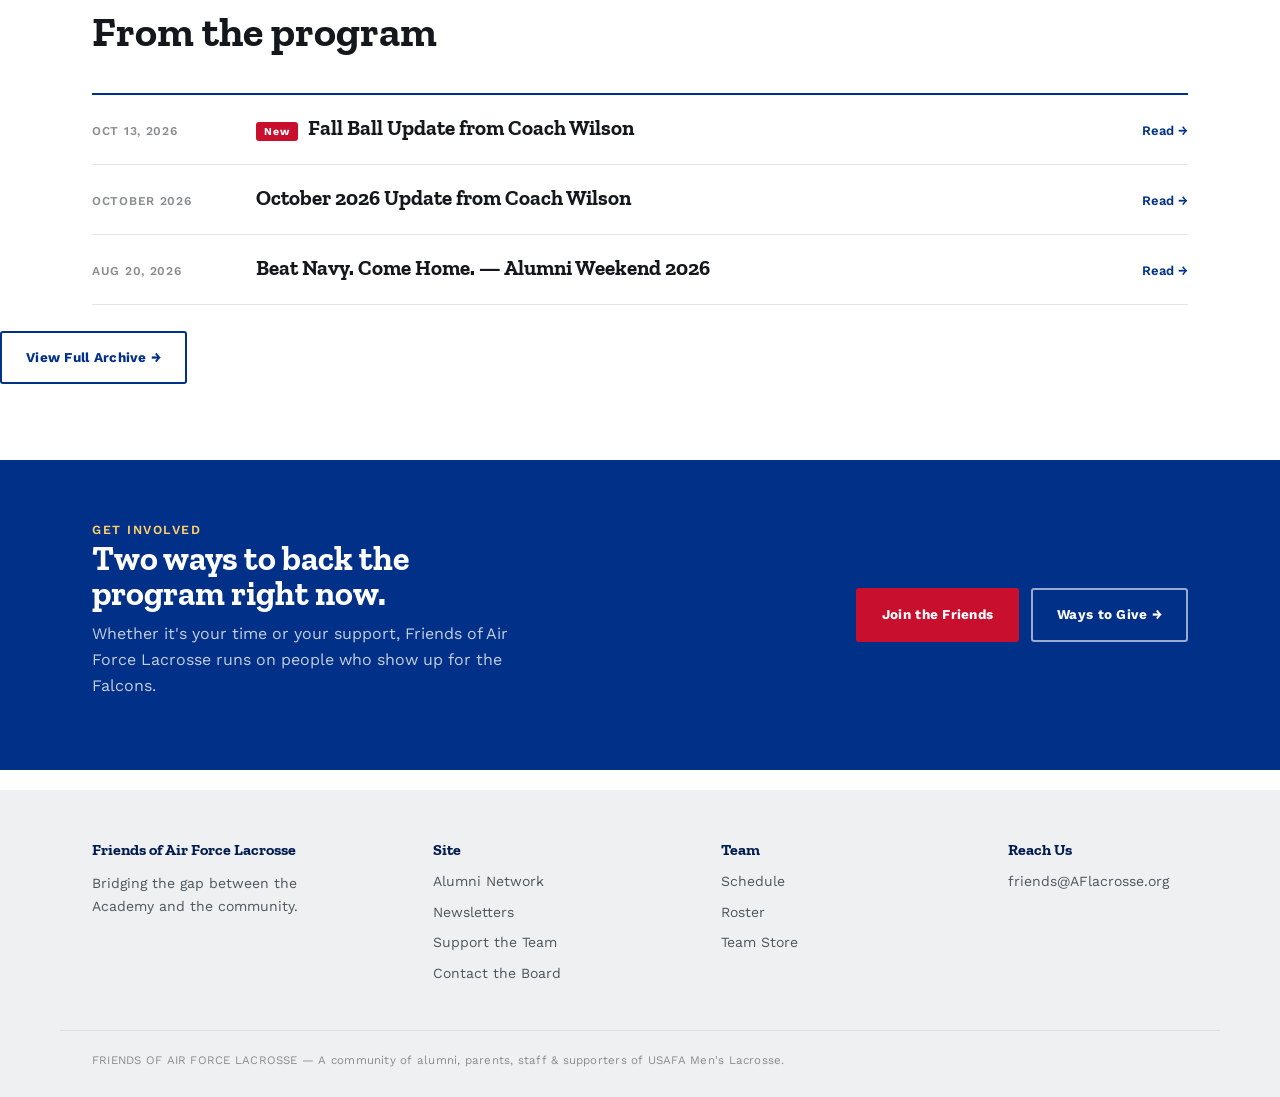
==== commit 1f8c81aa: "Update index.html" ====
--- a/index.html
+++ b/index.html
@@ -116,19 +116,19 @@
       <h2>From the program</h2>
     </div>
 <div class="news-list">
+  <a class="news-row" href="october-13-2026-update.pdf" target="_blank" rel="noopener">
+    <span class="date">Oct 13, 2026</span>
+    <h3><span class="badge">New</span>Fall Ball Update from Coach Wilson</h3>
+    <span class="read">Read &rarr;</span>
+  </a>
   <a class="news-row" href="october-2026-update.pdf" target="_blank" rel="noopener">
     <span class="date">October 2026</span>
-    <h3><span class="badge">New</span>October 2026 Update from Coach Wilson</h3>
+    <h3>October 2026 Update from Coach Wilson</h3>
     <span class="read">Read &rarr;</span>
   </a>
   <a class="news-row" href="images/beat-navy-2026.jpg" target="_blank" rel="noopener">
     <span class="date">Aug 20, 2026</span>
     <h3>Beat Navy. Come Home. — Alumni Weekend 2026</h3>
-    <span class="read">Read &rarr;</span>
-  </a>
-  <a class="news-row" href="https://drive.google.com/file/d/1IxhpGmSDKoy17XqAyluFEShGjcj-qN9X/view?usp=drive_link" target="_blank" rel="noopener">
-    <span class="date">May 8, 2026</span>
-    <h3>End of 2026 Season Letter</h3>
     <span class="read">Read &rarr;</span>
   </a>
 </div>
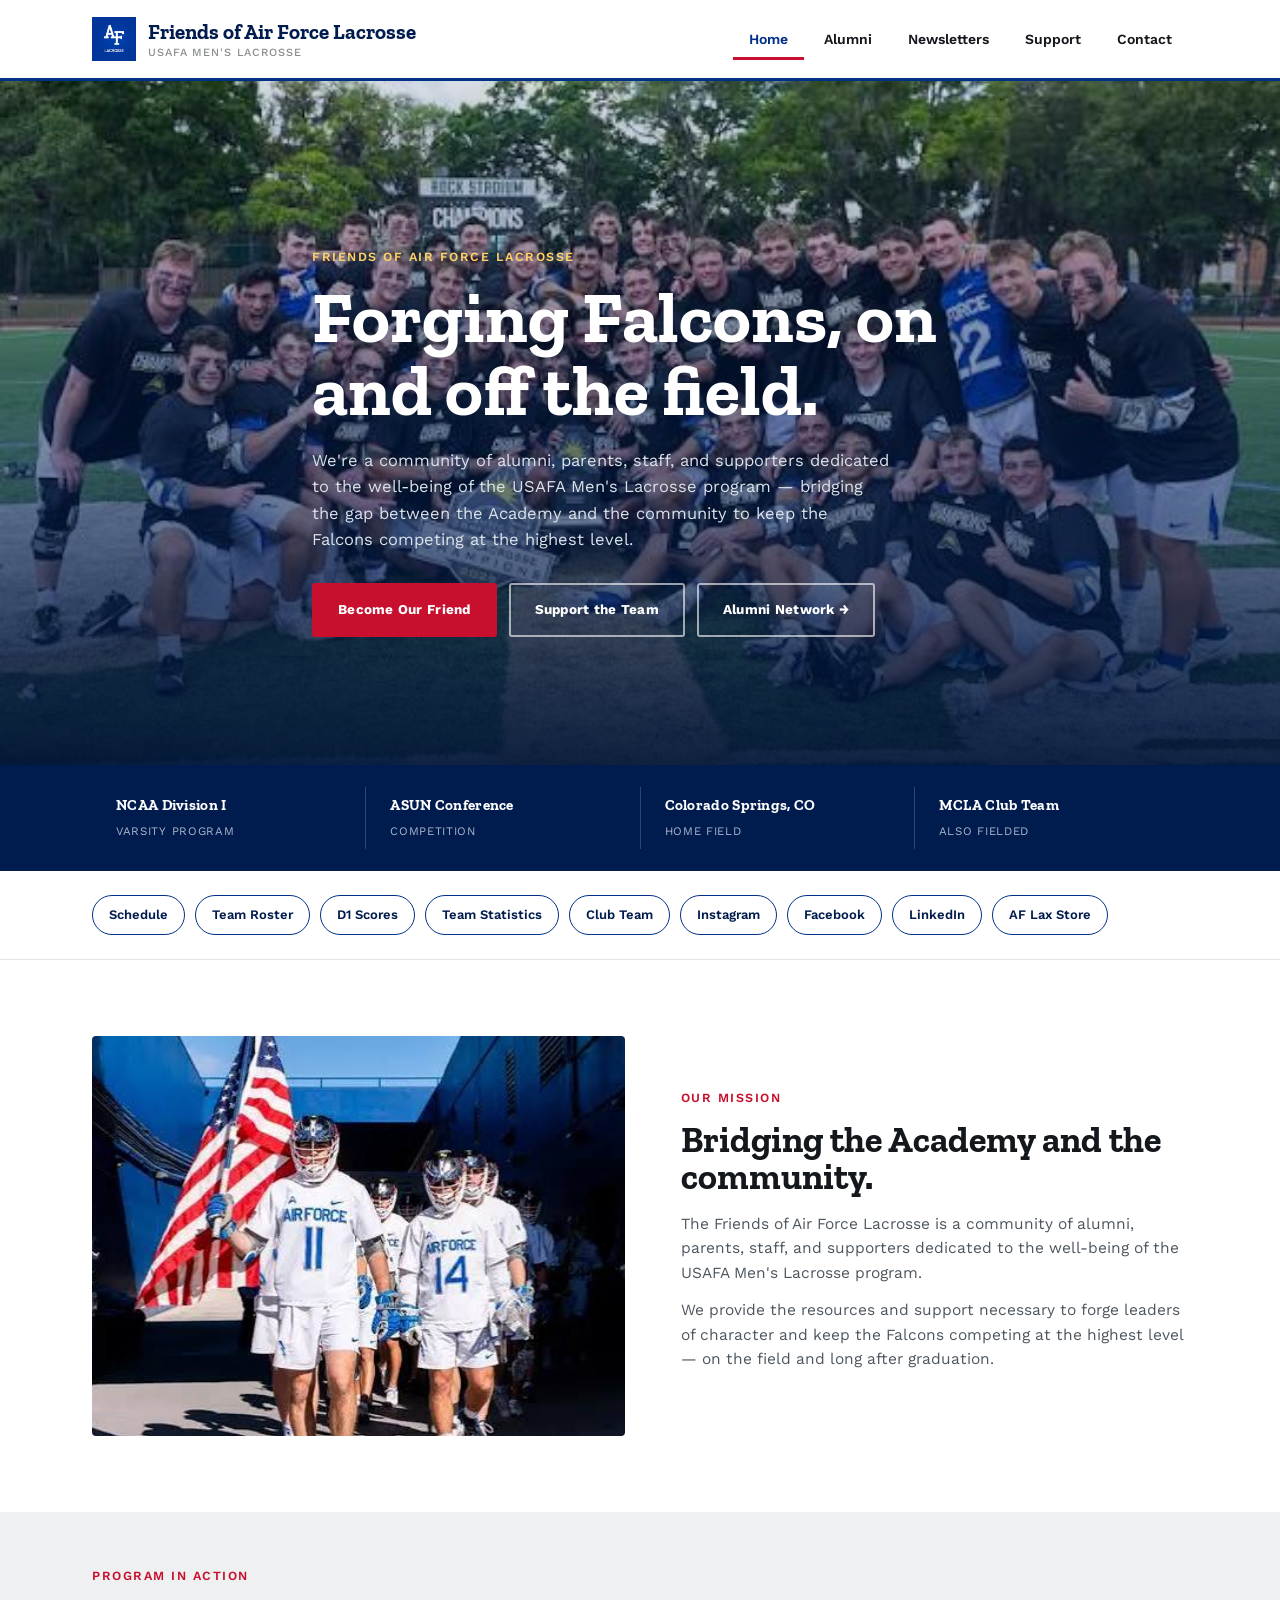
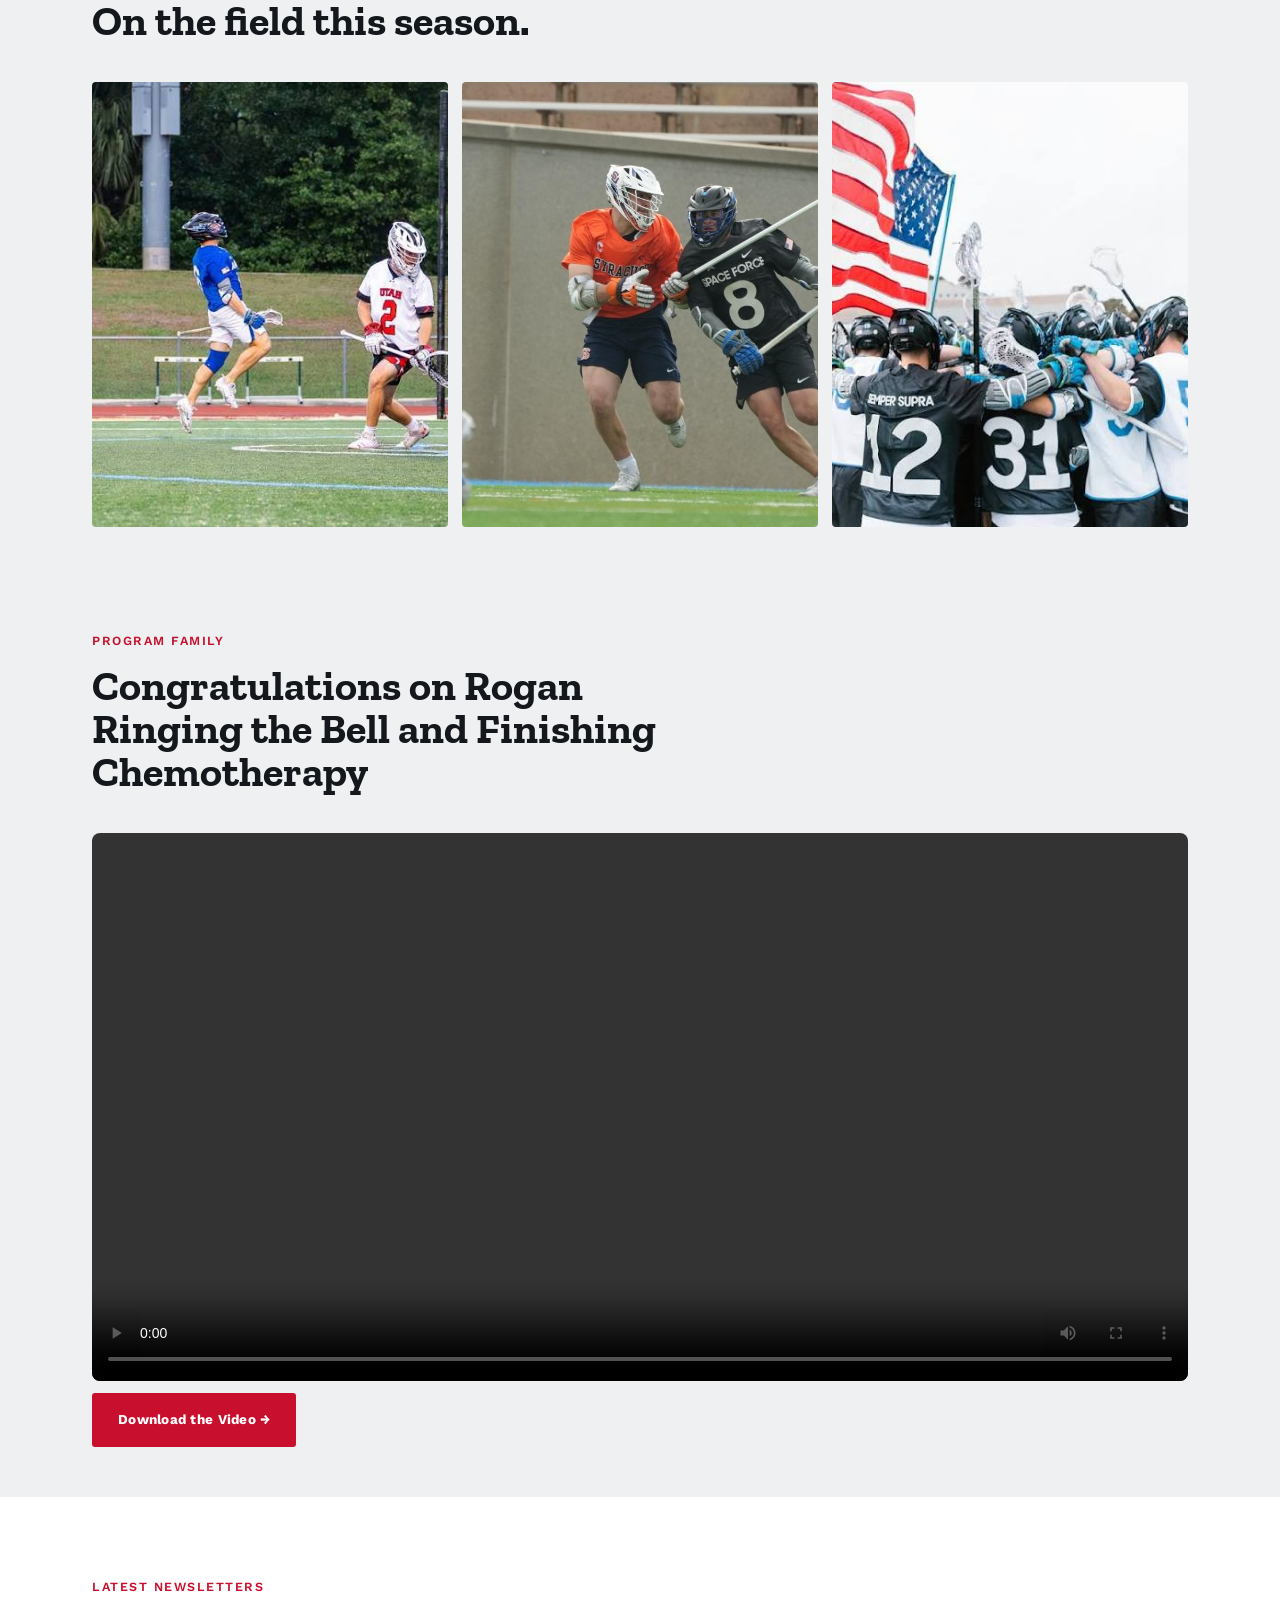
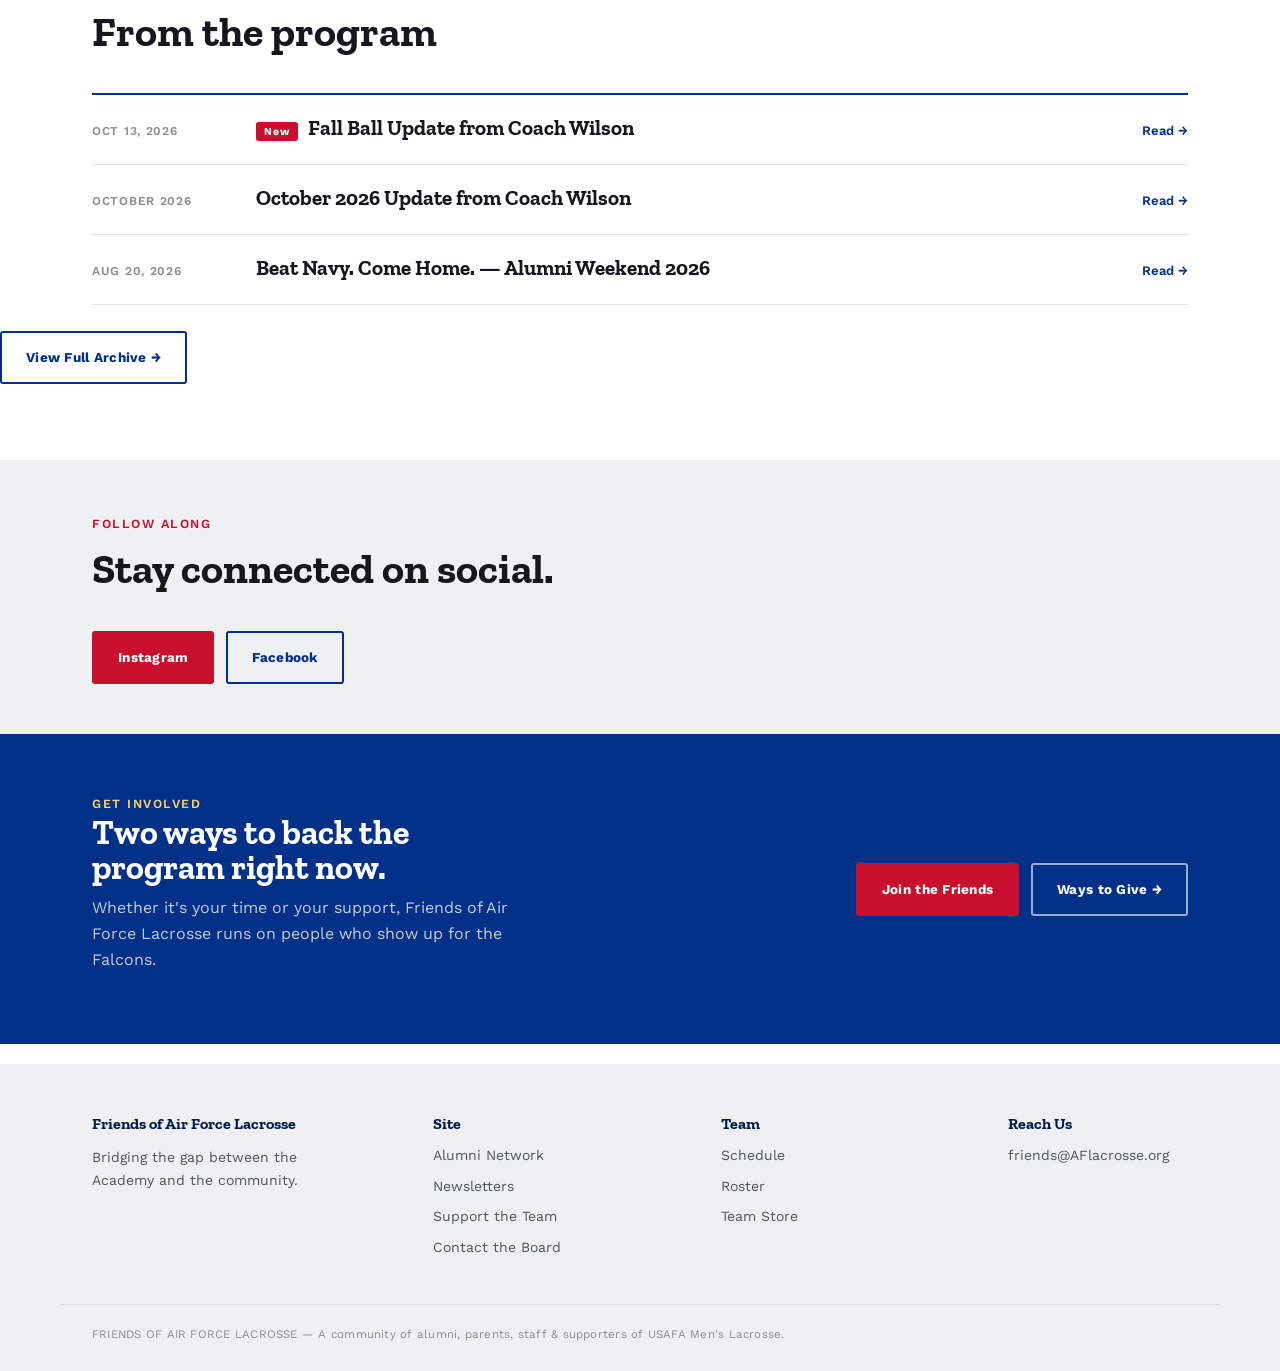
==== commit 4bb31a33: "Update index.html" ====
--- a/index.html
+++ b/index.html
@@ -61,7 +61,8 @@
     <a class="chip" href="https://www.insidelacrosse.com/ncaa/m/1/2026/scores?autoload=1" target="_blank" rel="noopener">D1 Scores</a>
     <a class="chip" href="https://www.insidelacrosse.com/ncaa/team/Air%20Force/255b771c-e18d-42e3-90f5-fdf420099e22/2026/stats" target="_blank" rel="noopener">Team Statistics</a>
     <a class="chip" href="https://mcla.us/teams/air-force-academy/2026/roster" target="_blank" rel="noopener">Club Team</a>
-    <a class="chip" href="https://www.instagram.com/af_lax/" target="_blank" rel="noopener">Instagram</a>
+    <a class="chip" href="https://www.instagram.com/p/DeQJ3n8RkhL/" target="_blank" rel="noopener">Instagram</a>
+    <a class="chip" href="https://www.facebook.com/share/19tYZ9Wv3s/" target="_blank" rel="noopener">Facebook</a>
     <a class="chip" href="https://www.linkedin.com/school/us-air-force-academy/" target="_blank" rel="noopener">LinkedIn</a>
     <a class="chip" href="https://bsnteamsports.com/shop/UnHAkoJujR" target="_blank" rel="noopener">AF Lax Store</a>
   </div>
@@ -138,6 +139,18 @@
     </div>
   </div>
 </section>
+  <section class="bg-tint tight">
+  <div class="wrap">
+    <div class="section-head">
+      <span class="eyebrow">Follow Along</span>
+      <h2>Stay connected on social.</h2>
+    </div>
+    <div class="cta-row">
+      <a class="btn btn-red" href="https://www.instagram.com/p/DeQJ3n8RkhL/" target="_blank" rel="noopener">Instagram</a>
+      <a class="btn btn-outline-blue" href="https://www.facebook.com/share/19tYZ9Wv3s/" target="_blank" rel="noopener">Facebook</a>
+    </div>
+  </div>
+</section>
 
 <div class="callout-band">
   <div class="wrap">
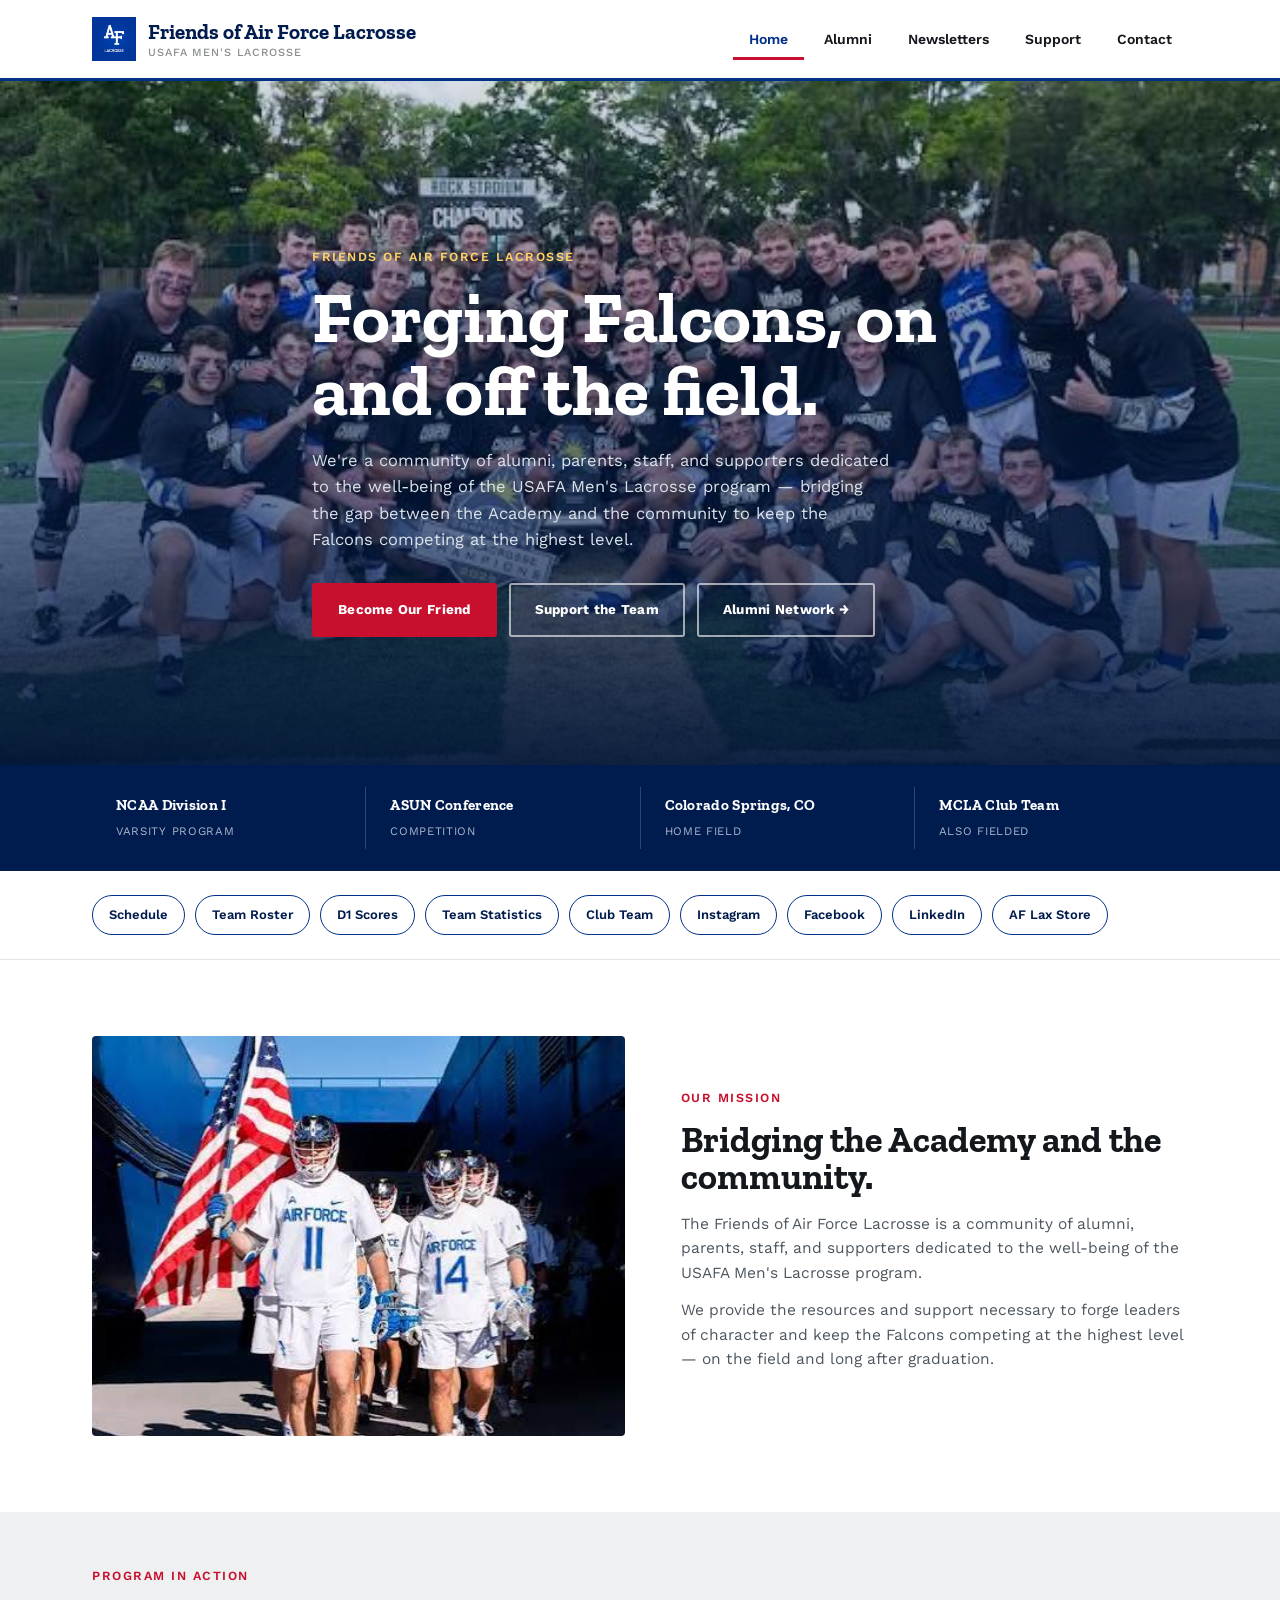
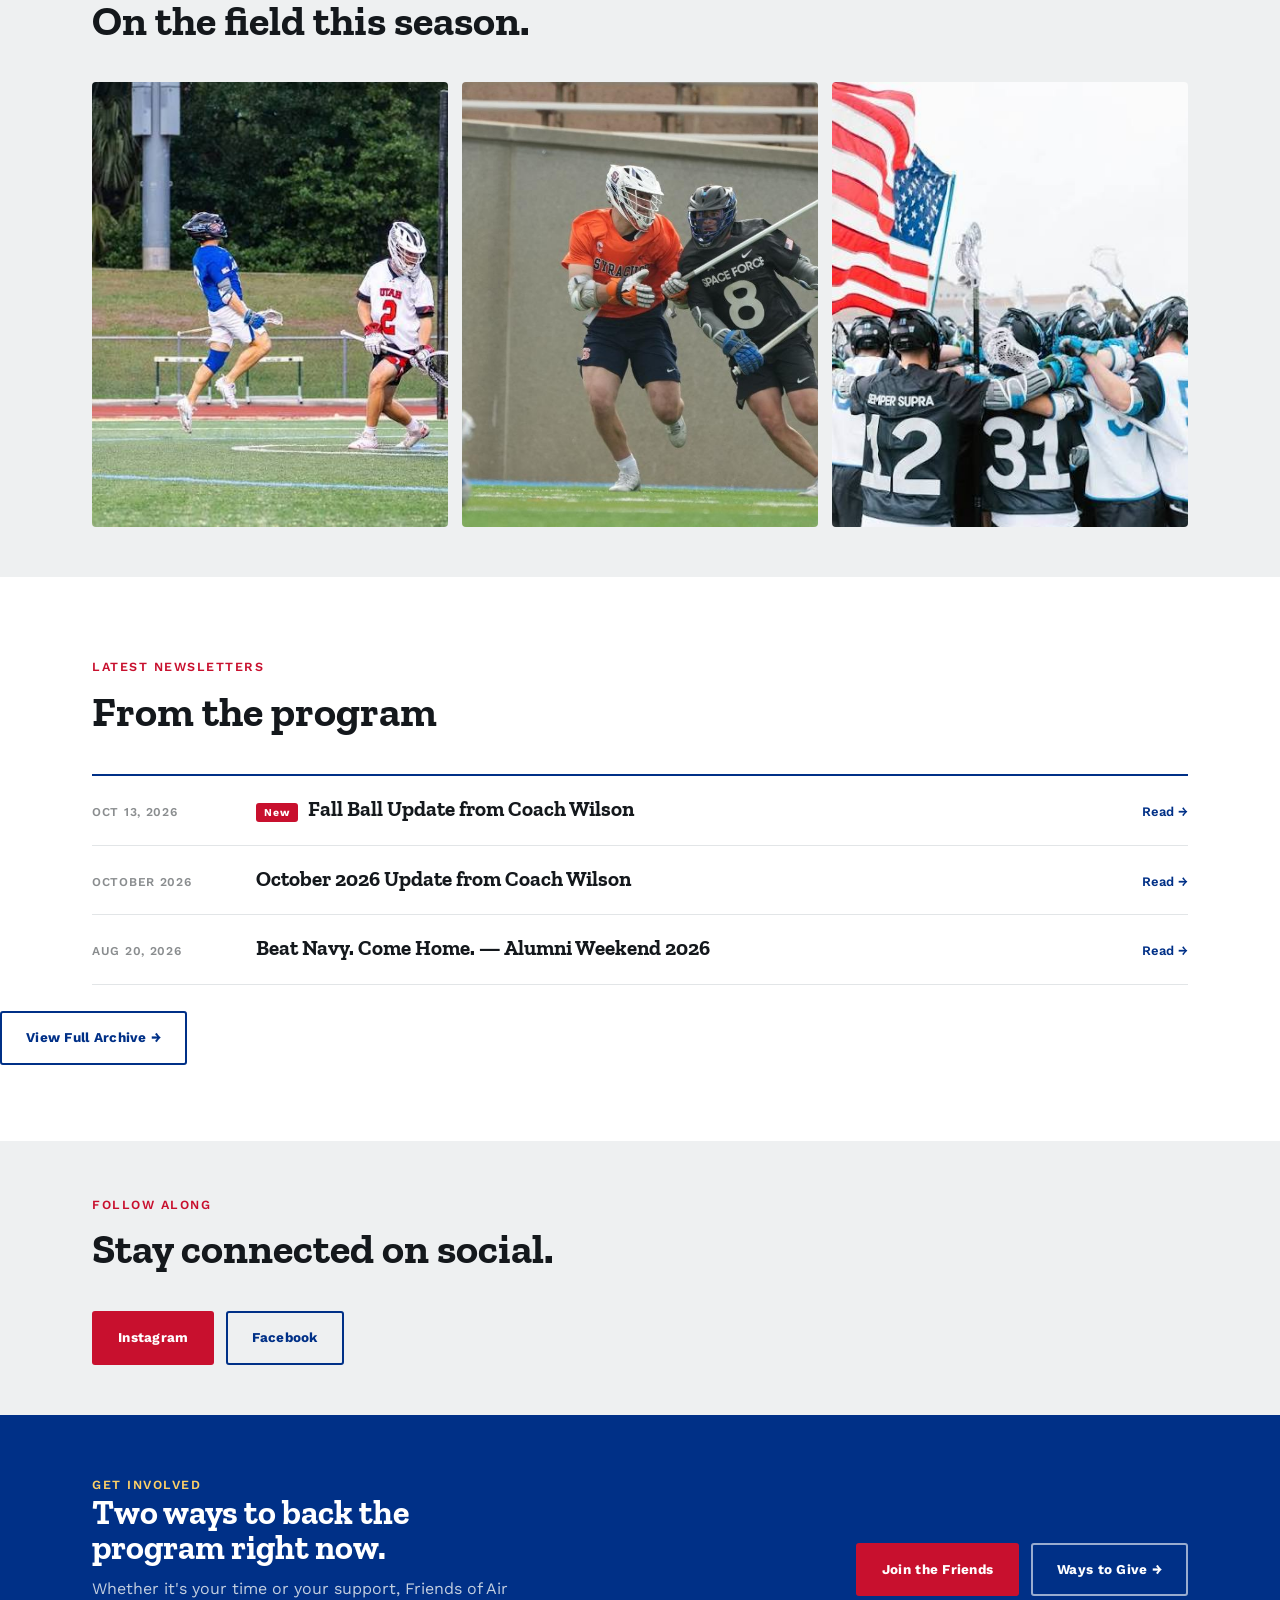
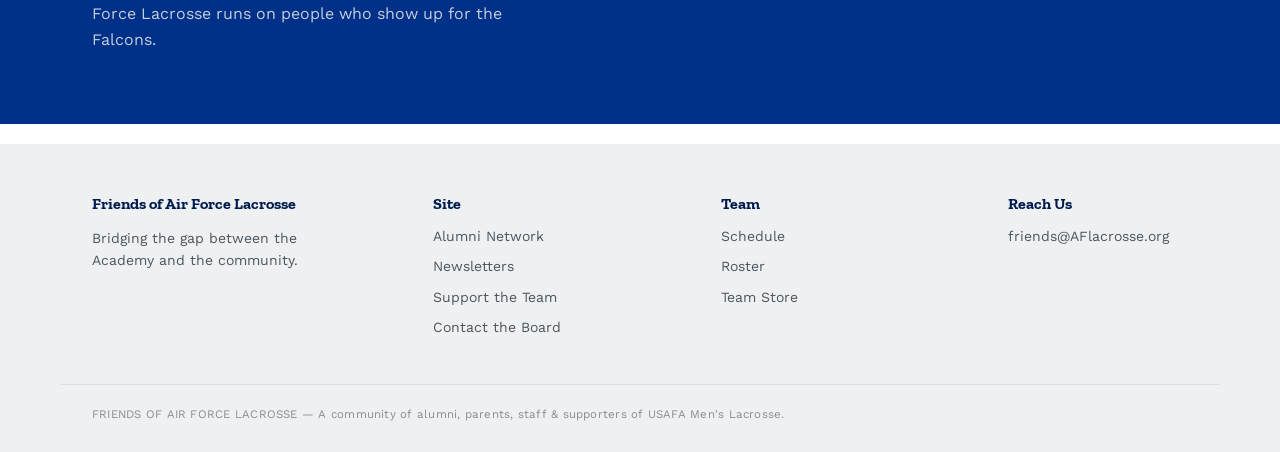
==== commit fb6cd38c: "Remove Rogan bell video section from homepage Co-Authored-By: Claude Opus 5.5 <noreply@anthropic.com" ====
--- a/index.html
+++ b/index.html
@@ -97,19 +97,6 @@
   </div>
 </section>
 
-<section class="bg-tint tight">
-  <div class="wrap">
-    <div class="section-head">
-      <span class="eyebrow">Program Family</span>
-      <h2><span class="badge">Congratulations</span> on Rogan Ringing the Bell and Finishing Chemotherapy</h2>
-    </div>
-    <video controls width="100%" style="border-radius:8px; display:block; margin-bottom:12px;">
-      <source src="images/rogan-bell.mp4" type="video/mp4">
-    </video>
-    <a class="btn btn-red" href="images/rogan-bell.mp4" download>Download the Video &rarr;</a>
-  </div>
-</section>
-
 <section>
   <div class="wrap">
     <div class="section-head">
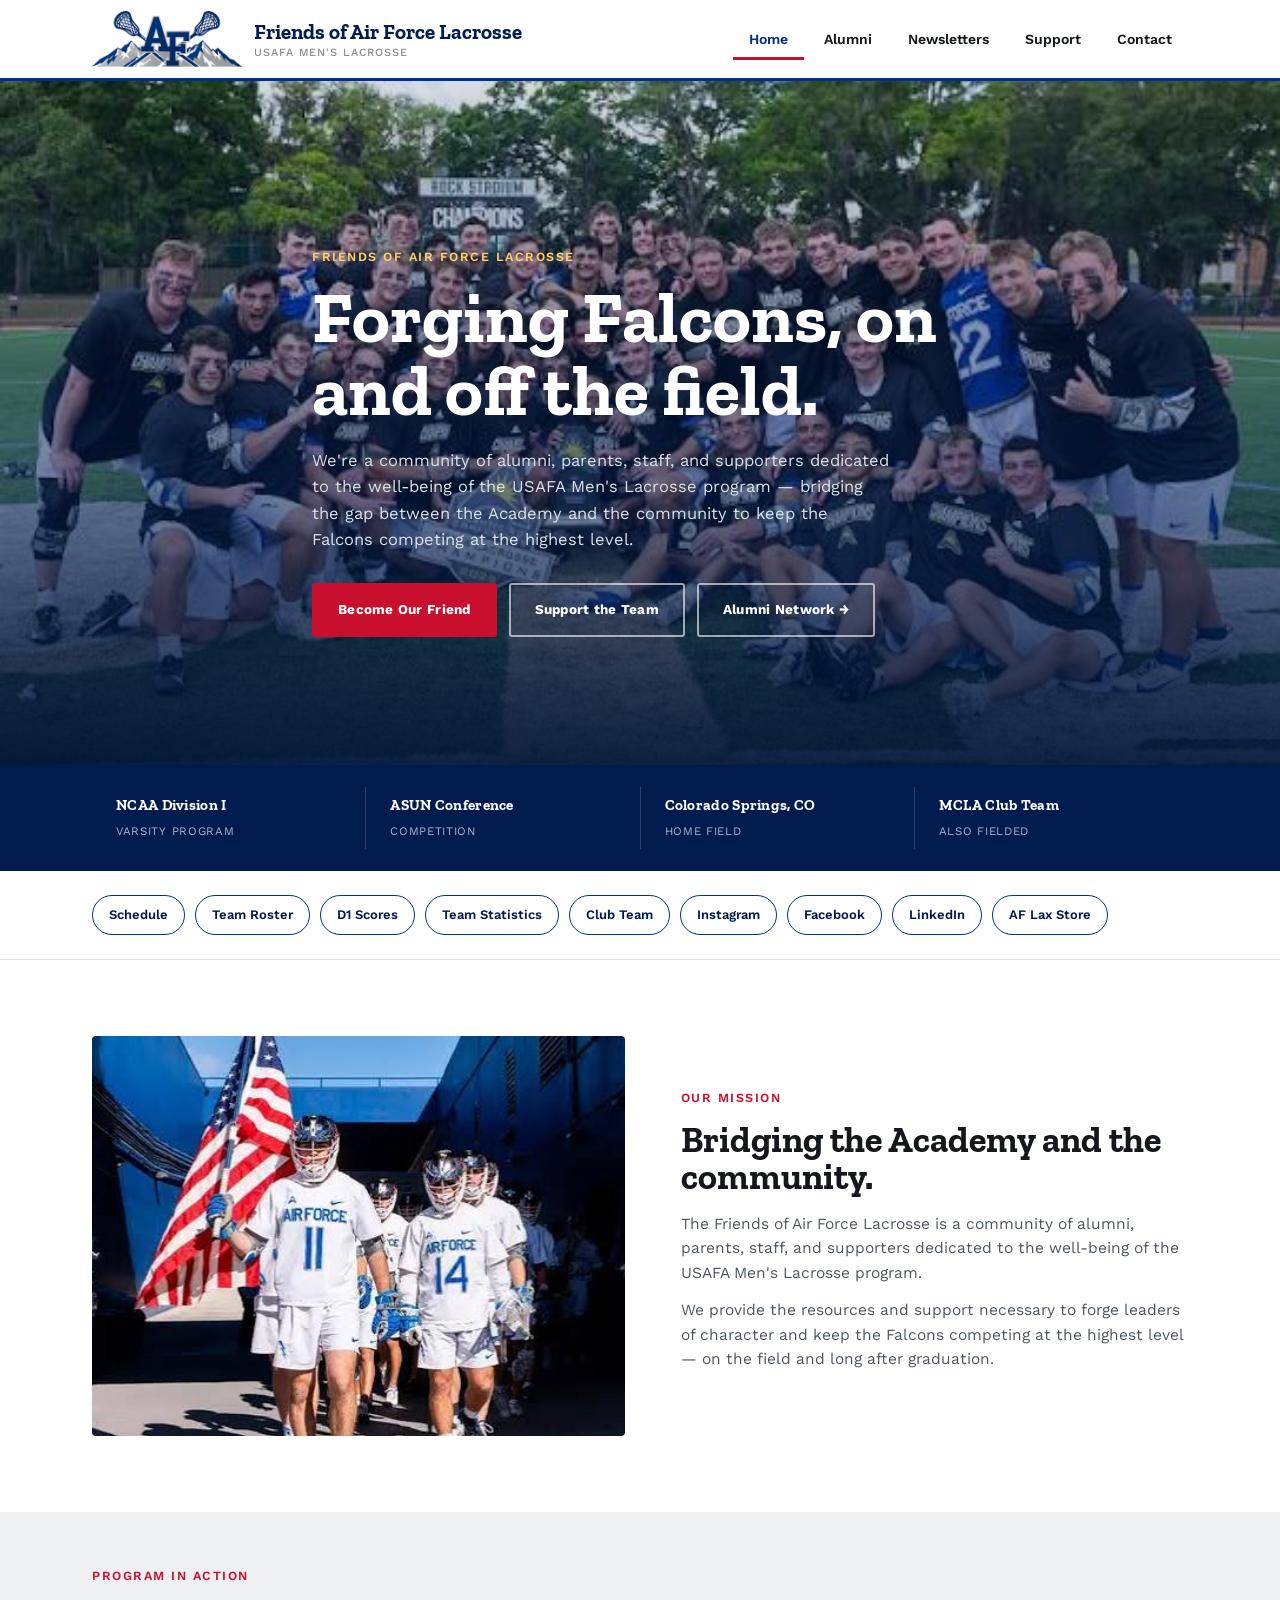
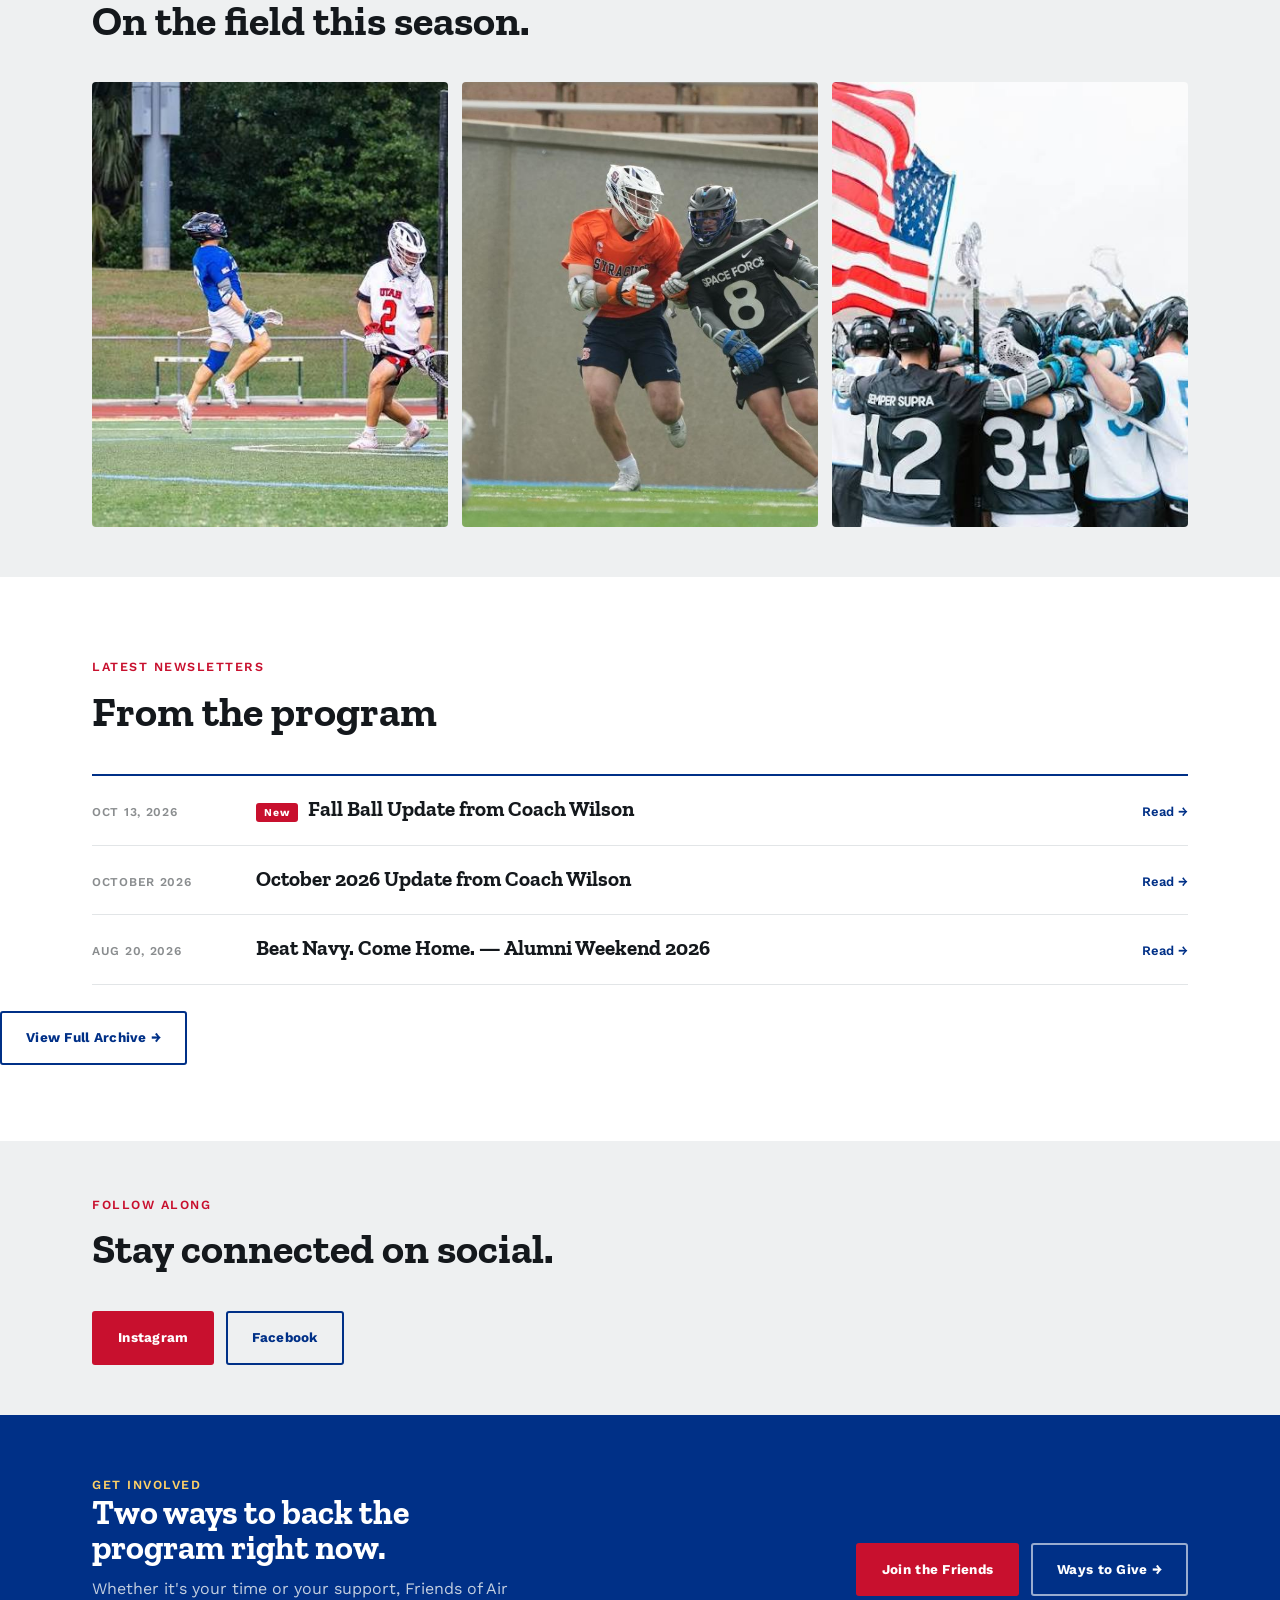
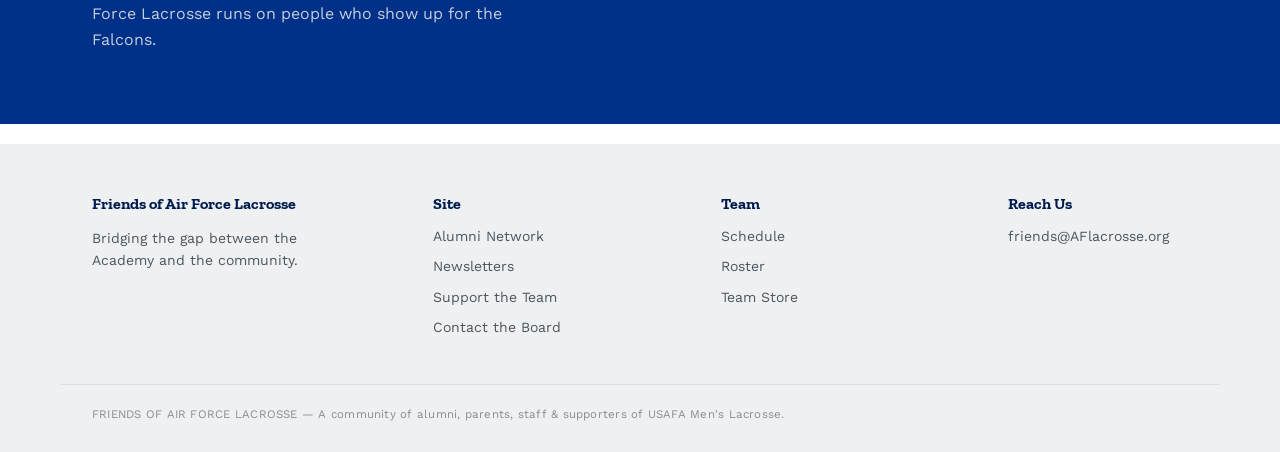
==== commit 5c310992: "Replace site logo with new Friends of Air Force Lacrosse crest Header mark, favicon, Apple touch ico" ====
--- a/index.html
+++ b/index.html
@@ -5,11 +5,12 @@
 <meta name="viewport" content="width=device-width, initial-scale=1.0">
 <title>Friends of Air Force Lacrosse</title>
 <meta name="description" content="The Friends of Air Force Lacrosse is a community of alumni, parents, staff, and supporters dedicated to the USAFA Men's Lacrosse program.">
-<meta property="og:image" content="https://aflacrosse.org/images/logo.png">
+<meta property="og:image" content="https://aflacrosse.org/images/og-image.png">
 <meta property="og:title" content="Friends of Air Force Lacrosse">
 <meta property="og:description" content="Connecting Air Force Lacrosse alumni through mentorship, networking, and team support.">
 <meta property="og:url" content="https://aflacrosse.org">
-<link rel="icon" type="image/png" href="https://aflacrosse.org/images/logo.png">
+<link rel="icon" type="image/png" href="https://aflacrosse.org/images/favicon.png">
+<link rel="apple-touch-icon" href="https://aflacrosse.org/images/apple-touch-icon.png">
 <link rel="stylesheet" href="styles.css">
 </head>
 <body>
@@ -17,7 +18,7 @@
 <header class="site-header">
   <div class="wrap">
     <a class="brand" href="index.html">
-      <img src="images/logo.png" alt="" class="logo-mark" onerror="this.style.display='none'">
+      <img src="images/logo-mark.png" alt="" class="logo-mark" onerror="this.style.display='none'">
       <span class="brand-stack">Friends of Air Force Lacrosse<span>USAFA Men's Lacrosse</span></span>
     </a>
     <nav class="primary-nav">
--- a/styles.css
+++ b/styles.css
@@ -99,7 +99,7 @@
   gap: 12px;
   color: var(--blue-deep);
 }
-.logo-mark { height: 44px; width: auto; display: block; }
+.logo-mark { height: 56px; width: auto; display: block; }
 .brand-stack {
   font-family: var(--display);
   font-weight: 900;
@@ -143,6 +143,7 @@
 }
 @media (max-width: 620px) {
   .site-header .wrap { flex-wrap: wrap; height: auto; padding: 16px 22px; gap: 10px; }
+  .logo-mark { height: 44px; }
   nav.primary-nav ul { flex-wrap: wrap; }
 }
 
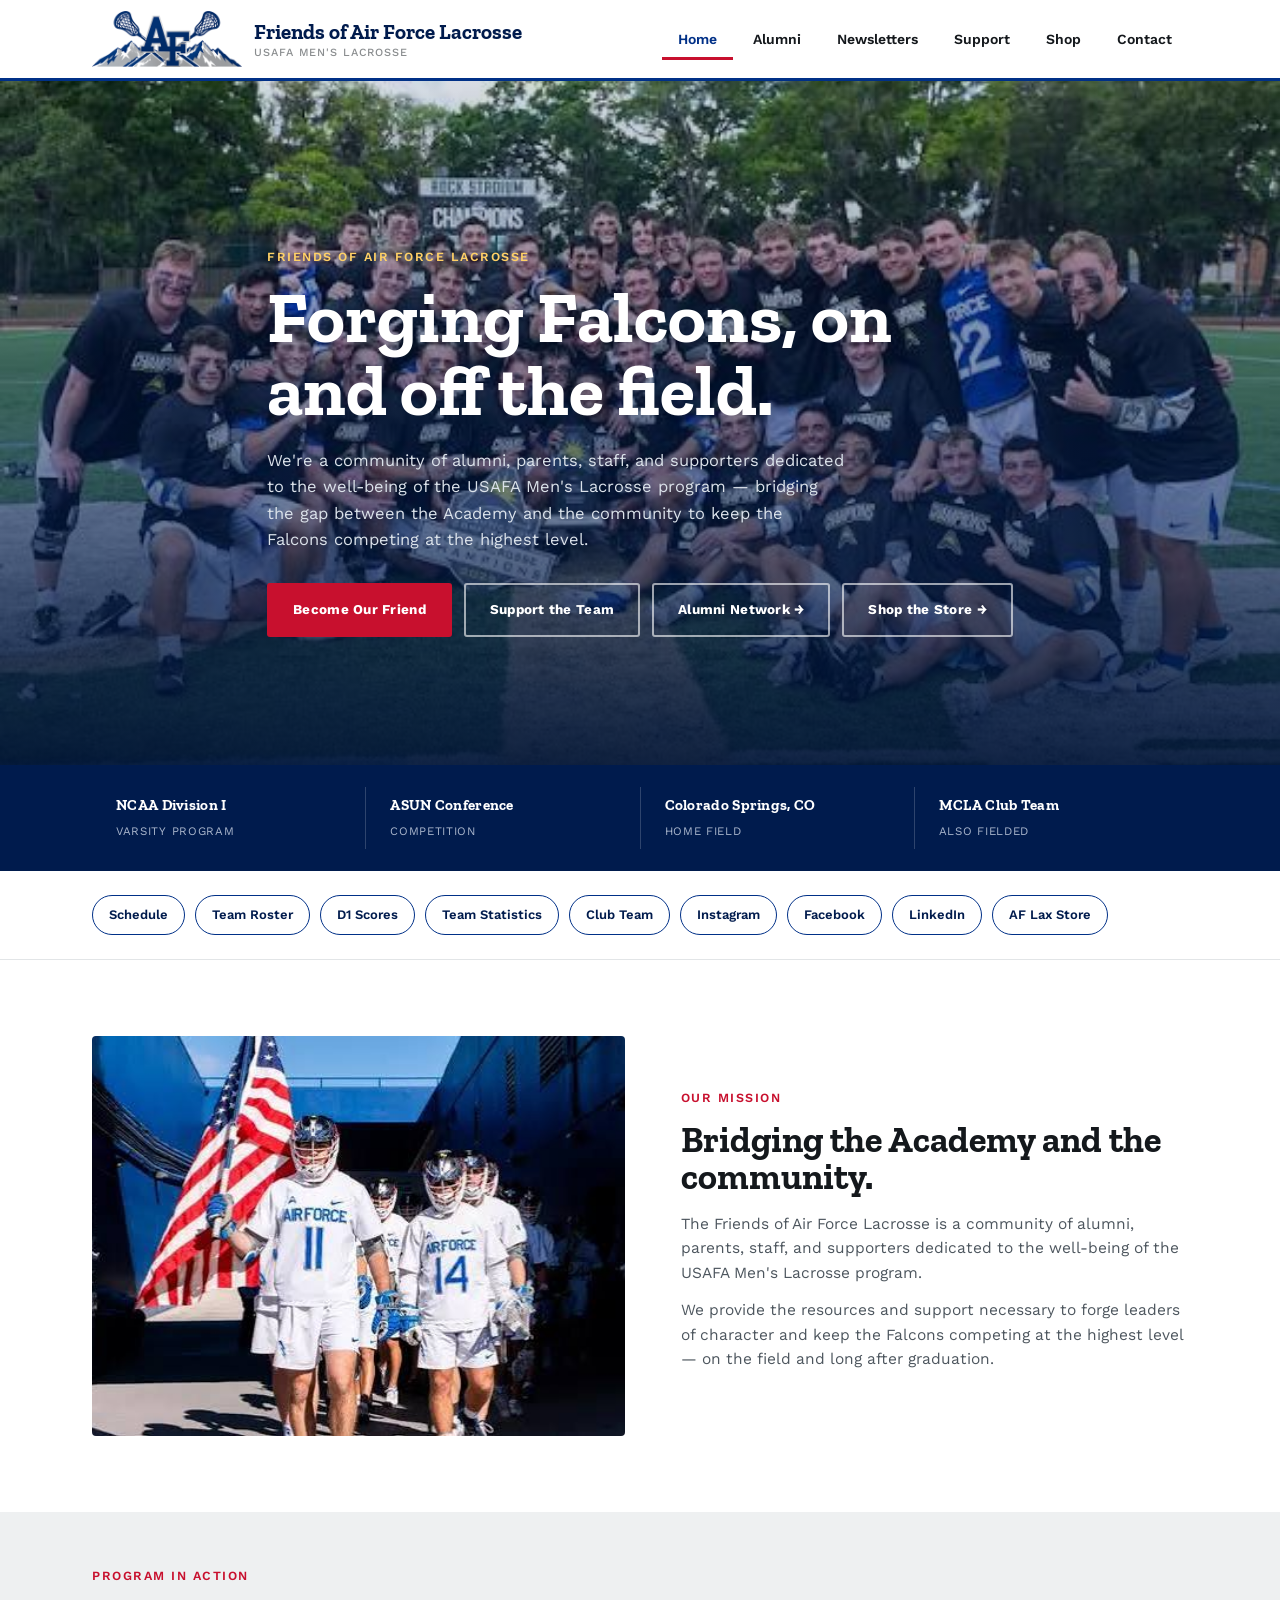
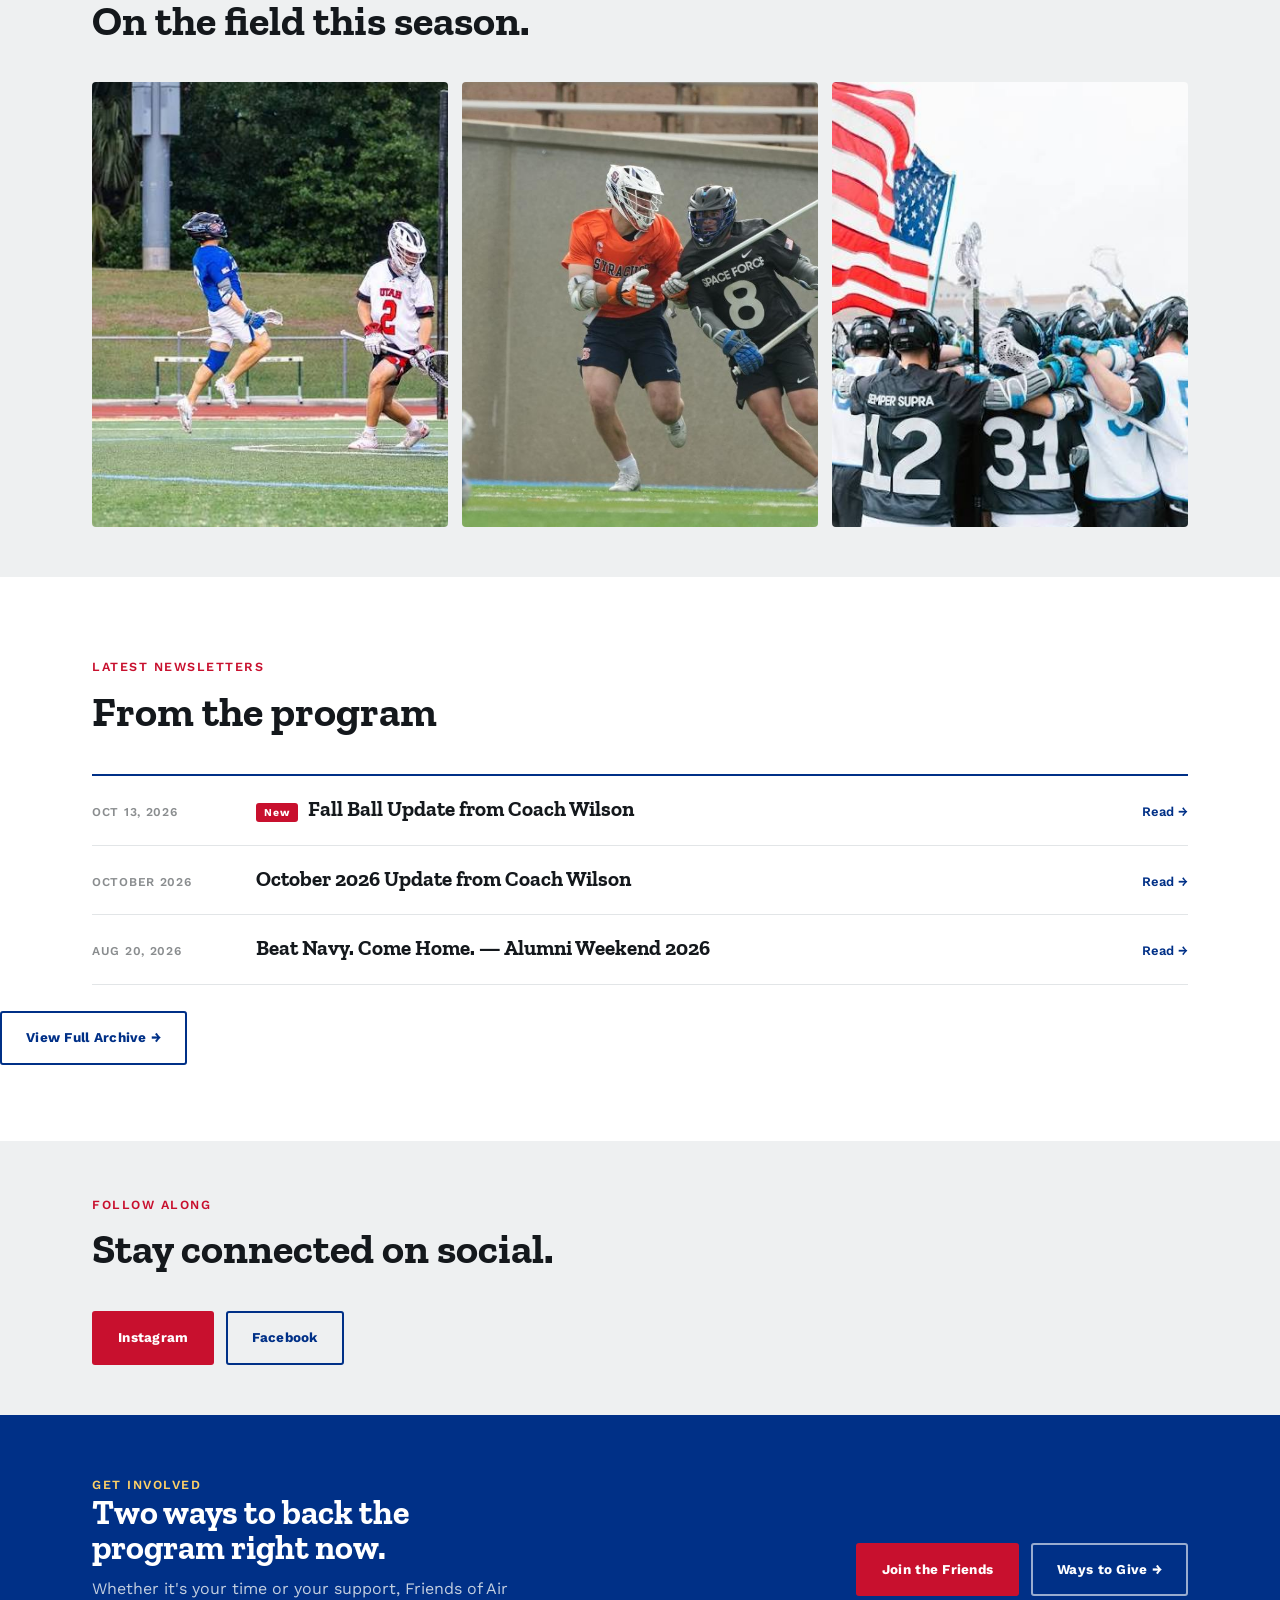
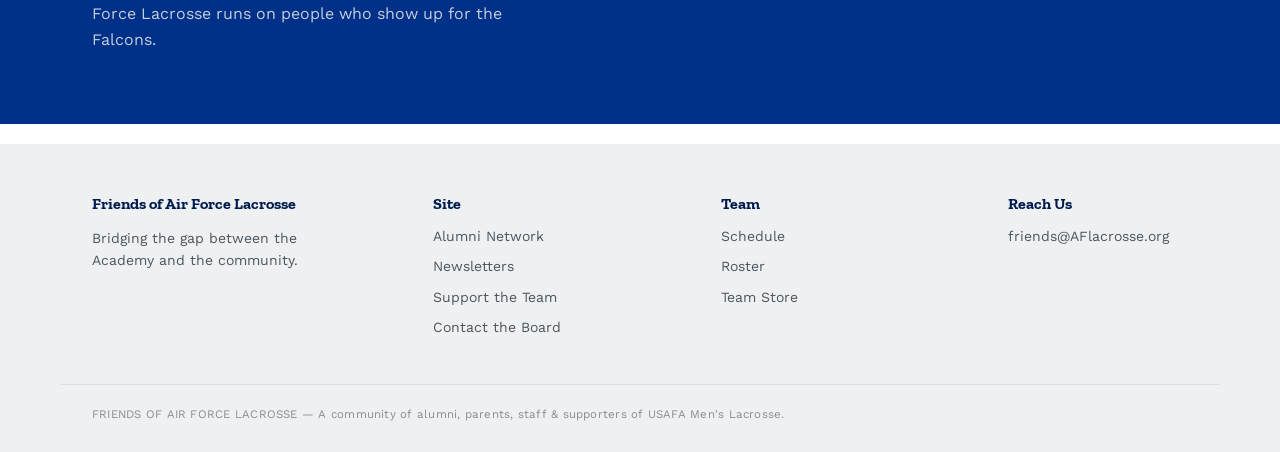
==== commit 23a57727: "Add Shop tab to nav and Shop button to home hero Links to the new AccessInk team store (opens in a n" ====
--- a/index.html
+++ b/index.html
@@ -27,6 +27,7 @@
         <li><a href="alumni.html">Alumni</a></li>
         <li><a href="newsletters.html">Newsletters</a></li>
         <li><a href="support.html">Support</a></li>
+        <li><a href="https://www.accessink.com/airforcelacrosse/shop/home" target="_blank" rel="noopener">Shop</a></li>
         <li><a href="contact.html">Contact</a></li>
       </ul>
     </nav>
@@ -42,6 +43,7 @@
       <a class="btn btn-red" href="https://docs.google.com/forms/d/e/1FAIpQLSfqk5oxL9khqqcgLs_s6Z6rFY_RVcTEDiwqAPutmDB-NyzFqg/viewform?usp=publish-editor" target="_blank" rel="noopener">Become Our Friend</a>
       <a class="btn btn-outline-white" href="https://goairforcefalcons.evenue.net/give/LX" target="_blank" rel="noopener">Support the Team</a>
       <a class="btn btn-outline-white" href="alumni.html">Alumni Network &rarr;</a>
+      <a class="btn btn-outline-white" href="https://www.accessink.com/airforcelacrosse/shop/home" target="_blank" rel="noopener">Shop the Store &rarr;</a>
     </div>
   </div>
 </section>
